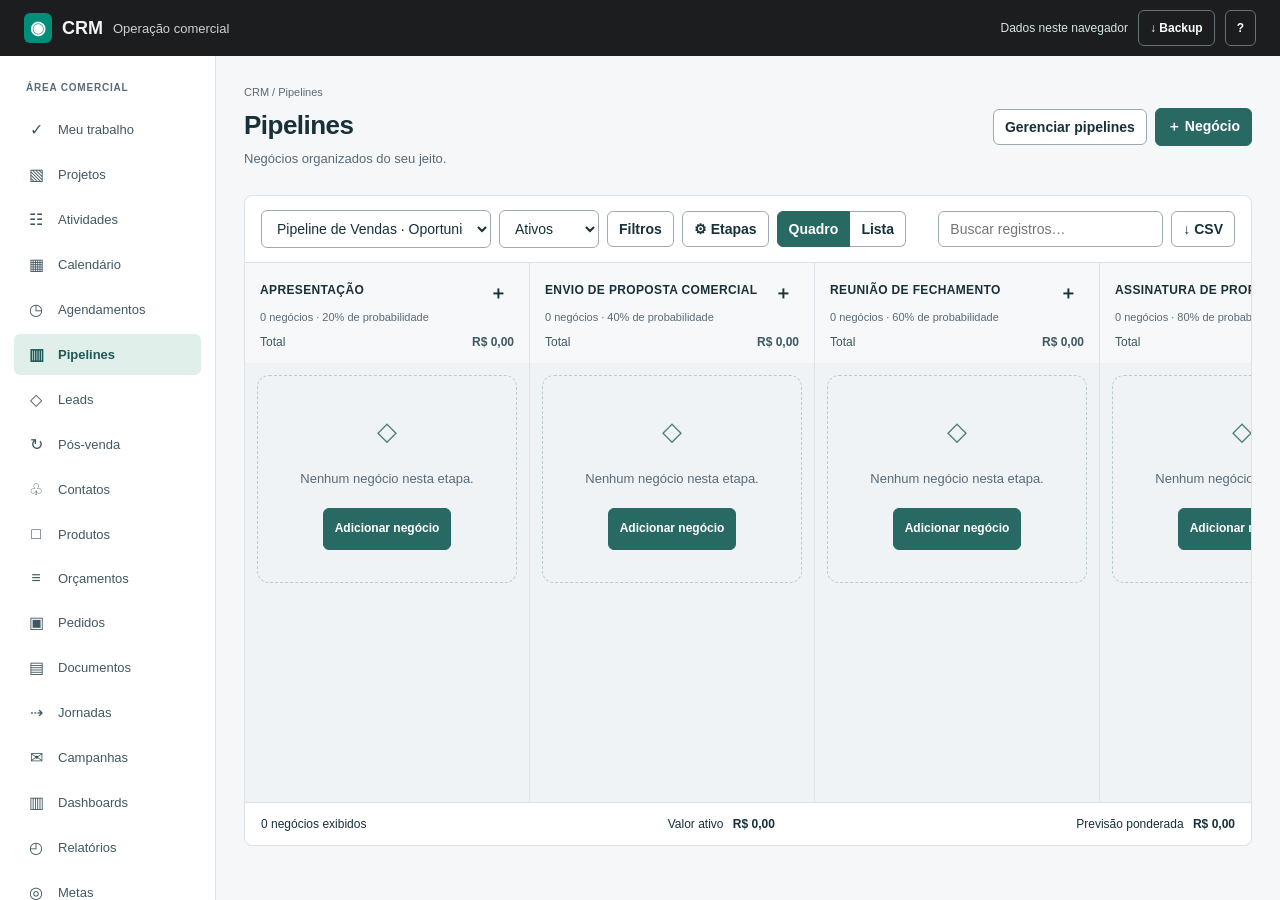
==== index.html @ bac18042 "feat: add work management, journeys, campaigns and reporting Add projects, recurring tasks and check" ====
<!doctype html>
<html lang="pt-BR">
<!-- THESIS: Operação comercial integrada com pipelines adaptáveis e vínculos preservados.
OWN-WORLD: Topo escuro, navegação lateral clara, verde petróleo e tabelas da referência existente.
STORY: Organizar projetos e tarefas, conduzir negócios, agendar reuniões, configurar jornadas e campanhas e acompanhar resultados e metas.
FIRST VIEWPORT: Navegação à esquerda; pipeline, filtros e novo negócio acima do quadro configurável.
FORM: Ampliação Operate da interface existente; Kanban e tabelas definidos pelo pedido e relatório. -->
<head><meta charset="UTF-8"><meta name="viewport" content="width=device-width,initial-scale=1"><meta name="color-scheme" content="light"><title>CRM · Operação comercial</title><link rel="icon" href="data:,"><link rel="stylesheet" href="styles.css?v=20261020-3"></head>
<body><header class="topbar"><button id="menuToggle" aria-label="Abrir navegação" aria-expanded="false">☰</button><a href="#pipelines" class="brand"><span class="brandmark">◉</span> CRM <span>Operação comercial</span></a><div class="topactions"><span class="localbadge">Dados neste navegador</span><button id="backupTop">↓ Backup</button><button id="help" aria-label="Sobre o CRM">?</button></div></header>
<div class="workspace"><aside id="sidebar"><div class="navheading">ÁREA COMERCIAL</div><nav id="navigation" aria-label="Módulos do CRM"></nav><div class="sidebottom"><span class="dot"></span> Armazenamento local<p>Use o backup para proteger<br>e transferir seus registros.</p></div></aside><main id="main"><div id="alert" class="alert" role="alert" hidden></div><header class="pagehead"><div><p id="breadcrumb">CRM / Pipelines</p><h1 id="pageTitle">Pipelines</h1><p id="pageDescription"></p></div><div id="pageActions" class="actions"></div></header><div id="content"></div></main></div>
<dialog id="editor" aria-labelledby="dialogTitle"><div class="dialoghead"><div><p id="dialogEyebrow">CRM</p><h2 id="dialogTitle"></h2></div><button id="closeEditor" class="iconbutton" aria-label="Fechar formulário">×</button></div><div id="dialogContent"></div></dialog><div id="toast" class="toast" role="status" hidden></div><input id="restoreFile" type="file" accept="application/json,.json" hidden><script type="module" src="app.js?v=20261020-3"></script></body></html>
---- styles.css ----
:root{font-family:Arial,Helvetica,sans-serif;font-size:14px;color:#183039;background:#f5f7f8;--ink:#183039;--muted:#596b78;--accent:#286964;--accent-hover:#194f4b;--line:#dce2e7;--paper:#fff;--surface:#f5f7f8;--danger:#a63737;--radius:6px}*{box-sizing:border-box}body{margin:0}button,input,select,textarea{font:inherit;color:inherit}button,input,select,textarea{border:1px solid #9cabb3;border-radius:var(--radius);padding:9px 11px;background:white;min-width:0}button,select{cursor:pointer}button{font-weight:600;min-height:36px}button:hover{background:#eaf3f1}button:disabled{opacity:.5;cursor:not-allowed}a{color:var(--accent)}button:focus-visible,a:focus-visible,input:focus-visible,select:focus-visible,textarea:focus-visible{outline:3px solid #088eaa;outline-offset:3px}.primary{background:var(--accent);border-color:var(--accent);color:white}.primary:hover{background:var(--accent-hover)}.danger{color:var(--danger);border-color:#c89090}.danger:hover{background:#fff0f0}.topbar{height:56px;background:#1b1d1e;color:#f2f5f5;display:flex;gap:18px;align-items:center;padding:0 24px;position:sticky;top:0;z-index:8}.brand{display:flex;align-items:center;gap:10px;font-size:18px;font-weight:700;color:inherit;text-decoration:none}.brand span:last-child{font-size:13px;font-weight:400;color:#cad3d7}.brandmark{background:#008d79;color:white;padding:4px 6px;border-radius:6px}.topactions{margin-left:auto;display:flex;gap:10px;align-items:center}.localbadge{font-size:12px;color:#d4e6e2}.topbar button{background:transparent;border-color:#667377;color:white;font-size:12px}#menuToggle{display:none}.workspace{display:grid;grid-template-columns:216px minmax(0,1fr);min-height:calc(100dvh - 56px)}aside{background:white;border-right:1px solid var(--line);padding:26px 14px;position:sticky;top:56px;max-height:calc(100dvh - 56px);overflow:auto;display:flex;flex-direction:column}.navheading{font-size:10px;letter-spacing:.08em;color:var(--muted);font-weight:700;padding:0 12px 16px}nav{display:grid;gap:4px}nav a{display:flex;align-items:center;gap:12px;padding:11px 12px;color:#415863;text-decoration:none;border-radius:6px;font-size:13px}nav a:hover{background:#f2f6f6}nav a[aria-current=page]{background:#e1efeb;color:#1e5a54;font-weight:700}.navicon{width:20px;text-align:center;font-size:16px}.sidebottom{margin-top:auto;padding:30px 10px 0;font-size:11px;color:#49605f}.sidebottom p{color:var(--muted);line-height:1.7}.dot{display:inline-block;width:6px;height:6px;background:#38856e;border-radius:50%;margin-right:5px}main{min-width:0;padding:28px 28px 40px}.pagehead{display:flex;justify-content:space-between;gap:20px;align-items:center;margin-bottom:26px}.pagehead h1{font-size:26px;letter-spacing:-.02em;margin:0 0 8px}.pagehead p{margin:0;color:var(--muted);font-size:13px;line-height:1.6}.pagehead #breadcrumb{font-size:11px;margin-bottom:8px}.actions{display:flex;align-items:center;gap:8px;flex-wrap:wrap}.toolbar{display:flex;justify-content:space-between;align-items:center;gap:12px;flex-wrap:wrap;padding:14px 16px;background:white;border:1px solid var(--line);border-radius:8px 8px 0 0}.toolbar .actions{gap:8px}.toolbar select{max-width:230px}.search{width:225px}.viewgroup{display:flex}.viewgroup button{border-radius:0}.viewgroup button:first-child{border-radius:6px 0 0 6px}.viewgroup button:last-child{border-radius:0 6px 6px 0;border-left:0}.selected{background:var(--accent);color:white;border-color:var(--accent)}.filters{padding:18px;background:white;border:1px solid var(--line);border-top:0;display:flex;align-items:end;gap:12px;flex-wrap:wrap}.filters label{flex:1 1 140px;max-width:210px}.filterhint{font-size:12px;padding:9px 16px;background:#e3f0eb}.board{display:flex;overflow:auto;contain:layout paint;min-height:540px;max-height:calc(100dvh - 270px);background:#eff3f5;border:1px solid var(--line);border-top:0}.column{flex:0 0 285px;min-width:0;border-right:1px solid var(--line);display:flex;flex-direction:column}.stagehead{padding:18px 15px 10px;position:sticky;top:0;background:#f6f8f9;z-index:1;min-height:100px}.stagehead>div{display:flex;justify-content:space-between;gap:8px;align-items:start}.stagehead h2{font-size:12px;line-height:1.5;text-transform:uppercase;letter-spacing:.03em;margin:0;overflow-wrap:anywhere}.stagehead p{color:var(--muted);font-size:11px;margin:6px 0 12px}.stagehead .total{display:flex;justify-content:space-between;color:#405763;font-size:12px}.stagehead .iconbutton{min-height:24px;font-size:18px}.cards{padding:12px;flex:1;min-height:220px}.empty{padding:32px 16px;border:1px dashed #bacbd1;border-radius:12px;color:var(--muted);text-align:center;font-size:13px;line-height:1.8}.empty .emptyicon{font-size:26px;color:#4e8079;margin-bottom:12px}.empty p{margin:0 0 18px}.empty button{font-size:12px}.deal{border:1px solid var(--line);background:white;border-radius:12px;padding:15px;margin-bottom:12px}.deal[draggable=true]{cursor:grab}.cardtop{display:flex;align-items:start;gap:8px}.cardtop input{margin:4px 0 0}.linkbutton{background:transparent;border:0;color:var(--accent);padding:0;text-align:left;min-height:24px;overflow-wrap:anywhere}.linkbutton:hover{background:transparent;text-decoration:underline}.cardtitle{font-size:14px;line-height:1.5;color:var(--ink)}.company{color:var(--muted);font-size:12px;margin:8px 0 16px;overflow-wrap:anywhere}.cardmeta{display:flex;justify-content:space-between;gap:8px;flex-wrap:wrap;font-size:12px}.cardmeta span{overflow-wrap:anywhere;min-width:0}.money{font-weight:700;font-variant-numeric:tabular-nums}.tags{display:flex;gap:5px;flex-wrap:wrap;margin:12px 0}.tag,.badge{font-size:11px;border-radius:4px;padding:4px 7px;display:inline-block;overflow-wrap:anywhere;max-width:100%;background:#e2f0ec;color:#265c57}.badge.neutral{background:#edf0f3;color:#445c68}.badge.lost{background:#fbe9e9;color:#923333}.badge.won{background:#e2f2e9;color:#246c51}.move{width:100%;margin-top:12px;font-size:11px;padding:7px}.nextactivity{font-size:11px;line-height:1.6;margin-top:12px;color:#526777}.over{background:#dcece7}.summarybar{display:flex;flex-wrap:wrap;justify-content:space-between;gap:12px;background:white;border:1px solid var(--line);border-top:0;border-radius:0 0 8px 8px;padding:14px 16px;font-size:12px}.summarybar strong{margin-left:6px}.tablewrap{overflow:auto;background:white;border:1px solid var(--line);border-top:0;border-radius:0 0 8px 8px}.tablewrap table{border-collapse:collapse;width:100%;font-size:12px;min-width:650px}th,td{padding:14px 16px;text-align:left;border-bottom:1px solid var(--line);vertical-align:top;max-width:300px;overflow-wrap:anywhere}th{background:#f4f7f8;font-size:11px;color:#49616c;white-space:nowrap}tbody tr:hover{background:#fafcfc}td small{display:block;color:var(--muted);line-height:1.6;margin-top:4px}td .actions{flex-wrap:nowrap}.pagination{display:flex;justify-content:space-between;align-items:center;padding:14px 16px;border-top:1px solid var(--line);font-size:12px}.bulk{display:flex;gap:12px;align-items:center;background:#dfede9;padding:10px 16px;font-size:12px;flex-wrap:wrap}.muted{color:var(--muted)}.panel{background:white;border:1px solid var(--line);border-radius:10px;padding:22px;margin-bottom:20px}.panel h2{font-size:17px;margin:0 0 18px}.panel h3{font-size:14px}.panel p{line-height:1.75;max-width:75ch}.twocol{display:grid;grid-template-columns:1fr 1fr;gap:20px}.statrow{display:flex;flex-wrap:wrap;background:white;border:1px solid var(--line);border-radius:10px;margin-bottom:24px}.statrow>div{padding:20px 24px;border-right:1px solid var(--line);flex:1;min-width:150px}.statrow span{font-size:12px;color:var(--muted);display:block;margin-bottom:10px}.statrow strong{font-size:23px;font-weight:600}.statrow small{display:block;margin-top:6px;color:var(--muted)}.statline{display:flex;justify-content:space-between;gap:12px;padding:12px 0;border-bottom:1px solid var(--line);font-size:13px}.bar{height:5px;background:#e6eeeb;margin:0 0 10px}.bar span{display:block;background:var(--accent);height:100%;max-width:100%}.alert{padding:14px 18px;background:#fff0e0;color:#754815;line-height:1.7;border-radius:8px;margin-bottom:18px}.notice{padding:13px 16px;border-radius:6px;background:#edf4f1;color:#345f55;font-size:12px;line-height:1.7}.alert button{margin:8px}.tabs{display:flex;flex-wrap:wrap;gap:8px;border-bottom:1px solid var(--line);padding-bottom:14px;margin-bottom:18px}.tabs button{font-size:12px}.settingslist{display:grid;gap:12px}.settingsrow{padding:16px;border:1px solid var(--line);border-radius:8px;display:flex;justify-content:space-between;align-items:center;gap:16px}.settingsrow h3{margin:0 0 6px;font-size:14px}.settingsrow p{margin:0;font-size:12px;color:var(--muted)}dialog{border:0;border-radius:12px;padding:0;width:min(760px,calc(100% - 28px));max-height:92dvh;color:var(--ink);box-shadow:0 20px 70px #13283040}dialog.wide{width:min(1000px,calc(100% - 28px))}dialog::backdrop{background:#14232c70}.dialoghead{position:sticky;top:0;z-index:2;display:flex;align-items:center;justify-content:space-between;background:white;padding:22px 26px;border-bottom:1px solid var(--line)}.dialoghead h2{font-size:21px;margin:0}.dialoghead p{margin:0 0 6px;color:var(--muted);font-size:11px}.iconbutton{padding:0 7px;border:0;background:transparent;flex-shrink:0;font-size:24px}.formbody{padding:22px 26px}.fields{display:grid;grid-template-columns:1fr 1fr;gap:18px}.widefield{grid-column:1/-1}label{display:flex;flex-direction:column;gap:7px;font-size:12px;font-weight:600}label input,label select,label textarea{font-weight:400;width:100%;max-width:100%}label .hint{font-weight:400;font-size:11px;color:var(--muted);line-height:1.6}.checklabel{flex-direction:row;align-items:center;font-weight:400}.checklabel input{width:auto}.sectiontitle{font-size:14px;border-bottom:1px solid var(--line);padding-bottom:10px;margin:28px 0 18px}.dialogfoot{position:sticky;bottom:0;background:white;padding:16px 26px;border-top:1px solid var(--line);display:flex;gap:8px;flex-wrap:wrap;z-index:2}.dialogfoot .danger{margin-left:auto}.error{color:var(--danger);line-height:1.7;margin:14px 0 0;font-size:13px}.formbody>.notice{margin-bottom:20px}.stageedit{display:grid;grid-template-columns:minmax(130px,1fr) 80px auto;gap:10px;align-items:center;border:1px solid var(--line);border-radius:8px;padding:12px;margin:10px 0}.stageedit input{width:100%}.stageedit .actions{flex-wrap:nowrap}.stageedit .actions button{font-size:15px;min-width:32px;padding:4px}.transferrow{padding:12px;background:#fff2e5;border-radius:6px;margin:10px 0}.itemrow{display:grid;grid-template-columns:minmax(100px,1.4fr) 70px 100px 75px 32px;gap:8px;align-items:end;padding:12px 0;border-bottom:1px solid var(--line)}.itemrow input,.itemrow select{width:100%}.itemrow .description{grid-column:1/-1}.itemrow label{font-size:11px}.quotetotal{display:flex;justify-content:flex-end;gap:28px;align-items:center;padding:18px 0;font-size:16px}.timeline{display:grid;gap:14px;margin-top:18px}.timeline>div{border-bottom:1px solid var(--line);padding-bottom:14px;overflow-wrap:anywhere}.timeline small{color:var(--muted);font-size:11px}.timeline p{margin:6px 0;line-height:1.7;font-size:13px}.details{display:grid;grid-template-columns:1fr 1fr;gap:18px}.details dt{font-size:11px;color:var(--muted);margin-bottom:6px}.details dd{margin:0;font-size:14px;overflow-wrap:anywhere}.detailactions{display:flex;gap:8px;flex-wrap:wrap;margin:18px 0}.calendar{display:grid;grid-template-columns:repeat(7,minmax(0,1fr));background:white;border-top:1px solid var(--line);border-left:1px solid var(--line)}.day{min-height:100px;padding:9px;border-right:1px solid var(--line);border-bottom:1px solid var(--line)}.day.today{background:#eaf4ef}.dayheader{padding:10px;text-align:center;font-size:11px;font-weight:700}.day button{font-size:10px;padding:5px;min-height:26px;margin-top:5px;width:100%;background:#e4efeb;color:#285e55;border:0;text-align:left;overflow-wrap:anywhere}.day time{font-size:12px}.printarea{background:white;padding:38px;color:#183039;font-size:14px;line-height:1.8}.printarea h1{font-size:25px}.printarea table{border-collapse:collapse;width:100%;font-size:12px}.printarea pre{font:inherit;white-space:pre-wrap;overflow-wrap:anywhere}.toast{position:fixed;bottom:24px;left:50%;transform:translateX(-50%);z-index:20;max-width:calc(100vw - 32px);width:max-content;white-space:normal;background:#203f3c;color:white;border-radius:8px;padding:14px 22px;box-shadow:0 6px 20px #203f3c33;font-size:13px;line-height:1.6}.sr{position:absolute;width:1px;height:1px;overflow:hidden;clip:rect(0,0,0,0);white-space:nowrap}[hidden]{display:none!important}textarea{resize:vertical}button,input,select{touch-action:manipulation}@media(min-width:1700px){.column{flex:1 0 280px}}@media(max-width:1100px){main{padding:24px 18px}.workspace{grid-template-columns:190px minmax(0,1fr)}.toolbar .actions{flex-wrap:wrap}.twocol{grid-template-columns:1fr}.search{width:180px}.statrow>div{padding:18px}}@media(max-width:760px){.workspace{display:block}.topbar{padding:0 14px;gap:10px}.brand span:last-child,.localbadge{display:none}#menuToggle{display:block}.topactions{gap:8px}aside{display:none;position:fixed;top:56px;bottom:0;left:0;width:245px;z-index:7;box-shadow:8px 8px 24px #18303920}aside.open{display:flex}main{padding:20px 14px}.pagehead{align-items:start;flex-direction:column;gap:14px;margin-bottom:20px}.pagehead h1{font-size:23px}.pagehead .actions{width:100%}.toolbar{padding:12px}.toolbar>.actions{width:100%}.toolbar select{flex:1;max-width:100%;width:150px}.search{width:120px;flex:1}.board{max-height:none;min-height:500px}.column{flex-basis:85vw}.filters{padding:14px}.filters label{max-width:100%;flex-basis:42%}.fields,.details{grid-template-columns:1fr}.widefield{grid-column:auto}.formbody,.dialoghead{padding:18px}.dialogfoot{padding:14px 18px}.dialogfoot .danger{margin-left:0}.dialogfoot button{font-size:12px}.stageedit{grid-template-columns:minmax(80px,1fr) 58px auto;padding:8px;gap:6px}.stageedit .actions{gap:0}.stageedit .actions button{min-width:25px}.stageedit input{padding:7px}.itemrow{grid-template-columns:1fr 1fr 1fr 32px}.itemrow>.productpick{grid-column:1/-1}.itemrow>.description{grid-column:1/-1}.statrow>div{min-width:45%;padding:15px}.statrow strong{font-size:19px}.panel{padding:16px}.settingsrow{align-items:start;flex-direction:column}.calendar{min-width:650px}.calendarwrap{overflow:auto}.printarea{padding:18px}.summarybar{line-height:1.7}.topbar button{padding:6px 9px}.pagehead #breadcrumb{font-size:10px}.tablewrap table{min-width:650px}}@media print{body>*{display:none!important}body>#editor{display:block!important;position:static;max-width:none;width:100%;max-height:none;box-shadow:none;border:0;overflow:visible}#editor .dialoghead,#editor .dialogfoot{display:none!important}#editor .formbody{padding:0}.printarea{padding:0}.printarea table{break-inside:auto}.printarea tr{break-inside:avoid}@page{margin:18mm}}
@media(max-width:760px){#pipelineSelect{flex:1 1 100%;width:100%}#dealStatus{flex:1 1 110px}.toolbar .viewgroup{margin-left:auto}.stagehead{min-height:110px}}@media print{.no-print{display:none!important}}
.navsection{font-size:10px;font-weight:700;color:var(--muted);letter-spacing:.07em;padding:19px 12px 5px}.navsection:first-child{padding-top:0}.workintro{display:flex;justify-content:space-between;align-items:center;gap:20px;margin-bottom:22px}.workintro h2{margin:0 0 8px;font-size:22px}.workintro p{margin:0;color:var(--muted)}.workintro label{min-width:180px}.workstats{display:flex;gap:32px;flex-wrap:wrap;border-top:1px solid var(--line);border-bottom:1px solid var(--line);padding:18px 0;margin-bottom:24px;font-size:13px;color:var(--muted)}.workstats strong{font-size:22px;color:var(--ink);margin-right:8px}.workitem{display:flex;align-items:center;justify-content:space-between;gap:16px;padding:16px 0;border-bottom:1px solid var(--line)}.workitem p{font-size:12px;color:var(--muted);margin:6px 0 0}.projectsummary{padding-bottom:16px}.projectsummary p{font-size:12px;margin:8px 0 0}progress{display:block;width:100%;height:9px;border:0;border-radius:4px;overflow:hidden;accent-color:var(--accent);margin:12px 0;background:#e2eae7}progress::-webkit-progress-bar{background:#e2eae7}progress::-webkit-progress-value{background:var(--accent)}.taskboard{display:flex;gap:16px;overflow:auto;padding:18px 0;contain:layout paint}.taskcolumn{flex:1 0 270px;min-width:0;background:#edf2f3;border-radius:8px;padding:14px}.taskcolumn h2{font-size:13px;margin:0 0 18px;display:flex;justify-content:space-between}.taskcolumn h2 span{color:var(--muted)}.checklist{display:grid;gap:12px}.weekdays{display:flex;flex-wrap:wrap;gap:14px}.slotlist{display:flex;flex-wrap:wrap;gap:8px;margin-top:14px}.slotlist button{font-size:12px}.agenda-week .day{min-height:380px}.calendar.agenda-day{grid-template-columns:1fr;min-width:0}.agenda-day .day{min-height:400px}.agenda-day .day button{font-size:13px;padding:12px}.agenda-day .day button:last-child{max-width:200px}.journeystep{position:relative;padding:18px;border:1px solid var(--line);border-radius:10px;margin:0 0 22px;background:#fafcfc}.journeystep:not(:last-child)::after{content:'↓';position:absolute;bottom:-22px;left:30px;height:21px;color:#52796f;font-size:18px}.stephead{display:flex;align-items:center;gap:12px;margin-bottom:18px}.stephead>label{flex:1}.stephead .actions{flex-wrap:nowrap}.stephead .actions button{min-width:30px;padding:5px}.stepnumber{display:grid;place-items:center;width:28px;height:28px;border-radius:50%;background:#e1eee9;color:var(--accent);font-weight:700;font-size:12px;flex-shrink:0}.journeystep .fields:empty{display:none}.journeystep p{font-size:12px;line-height:1.7}.emailpreview{padding:24px;background:#f5f8f7;border:1px solid var(--line);border-radius:8px}.emailpreview p{font-size:13px;overflow-wrap:anywhere}.emailpreview pre{white-space:pre-wrap;font:inherit;line-height:1.8;overflow-wrap:anywhere}.managementfilters{display:flex;align-items:end;gap:12px;flex-wrap:wrap;padding:18px;background:white;border:1px solid var(--line);border-radius:8px;margin-bottom:22px}.managementfilters label{flex:1;min-width:140px}.managementfilters button{white-space:nowrap}.dashboardselector{display:flex;justify-content:space-between;align-items:end;gap:14px;margin-bottom:18px}.dashboardselector label{width:300px;max-width:100%}.metricgrid{display:grid;grid-template-columns:repeat(3,minmax(0,1fr));background:white;border:1px solid var(--line);border-radius:10px;margin-bottom:24px}.metricgrid>section{padding:22px;border-right:1px solid var(--line);border-bottom:1px solid var(--line);min-width:0}.metricgrid p{font-size:12px;color:var(--muted);margin:0 0 14px}.metricgrid strong{font-size:27px;font-weight:600;display:block;overflow-wrap:anywhere}.metricgrid small{font-size:11px;line-height:1.6;color:var(--muted);display:block;margin-top:10px}.dashboardchecks{display:grid;grid-template-columns:1fr 1fr;gap:18px}.reportbuilder{display:flex;flex-wrap:wrap;align-items:end;gap:16px;margin-bottom:20px}.reportbuilder label{flex:1;min-width:180px}.reporttitle{border-radius:8px 8px 0 0;margin-bottom:0;padding:18px 20px}.reporttitle p{margin:0;color:var(--muted);font-size:12px}.reporttitle h2{margin-bottom:8px}.goallist{display:grid;grid-template-columns:repeat(2,minmax(0,1fr));gap:20px;margin:20px 0}.goallist .panel{margin:0}.goalhead{display:flex;justify-content:space-between;align-items:start;gap:12px}.goalhead h2{font-size:18px}.goalhead p{font-size:12px;margin-top:0}.goalsummary{margin:8px 0 24px}.goalsummary p{font-size:12px;color:var(--muted);margin:8px 0 0}.goalsummary .statline{border:0}.operationstatus{font-size:11px;color:var(--muted);line-height:1.7}@media(max-width:1100px){.metricgrid{grid-template-columns:repeat(2,minmax(0,1fr))}.goallist{grid-template-columns:1fr}.managementfilters label{min-width:120px}.stephead{flex-wrap:wrap}.stephead>label{min-width:180px}}@media(max-width:760px){.workintro{align-items:start;flex-direction:column}.workintro label{width:100%}.workstats{gap:15px;font-size:12px}.workstats strong{font-size:19px}.workitem{gap:10px}.taskcolumn{flex-basis:85vw}.calendar.agenda-week{min-width:850px}.metricgrid>section{padding:16px}.metricgrid strong{font-size:22px}.managementfilters{padding:14px;gap:12px}.managementfilters label{flex:1 1 40%;min-width:100px}.dashboardselector{align-items:start;flex-direction:column}.dashboardselector label{width:100%}.dashboardchecks{grid-template-columns:1fr}.journeystep{padding:14px}.stephead>label{min-width:150px}.stephead .actions{margin-left:auto}.emailpreview{padding:16px}.reportbuilder label{flex-basis:100%}.goallist{gap:14px}.workintro h2{font-size:20px}.weekdays{gap:12px}.slotlist button{flex:1 1 45%;font-size:11px}.goalhead{flex-wrap:wrap}}@media print{.managementfilters,.dashboardselector>button{display:none!important}}
/* Keep operational tables readable while scrolling inside narrow viewports. */
#content .tablewrap table,#editor .tablewrap table{min-width:800px}
@media(max-width:760px){.toolbar .actions>select{flex:1 1 100%;max-width:100%;width:100%}.toolbar>.actions{width:100%}}
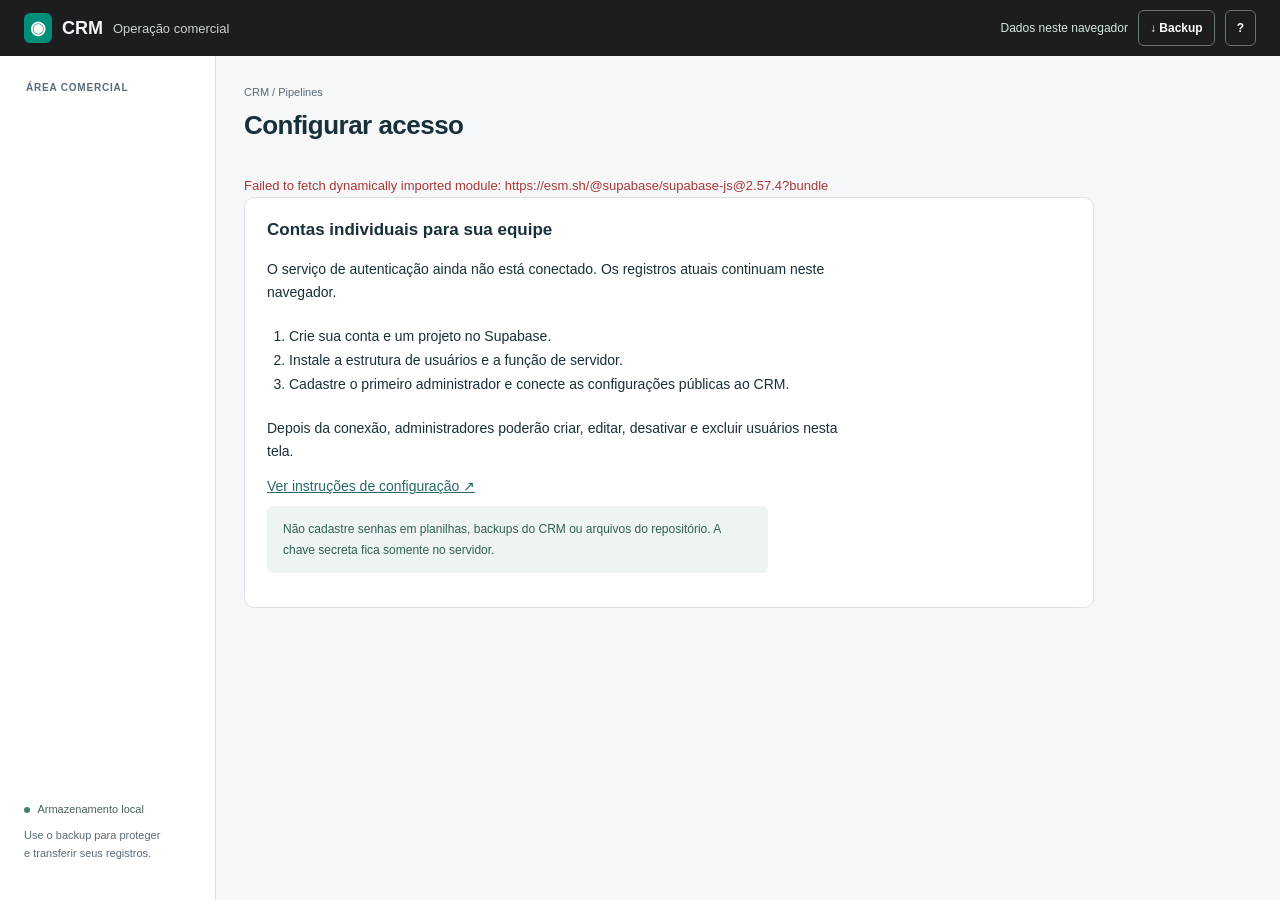
==== commit 4aec868b: "feat: add internal users and shared CRM storage Connect Supabase authentication and shared storage. " ====
--- a/index.html
+++ b/index.html
@@ -2,10 +2,10 @@
 <html lang="pt-BR">
 <!-- THESIS: Operação comercial integrada com pipelines adaptáveis e vínculos preservados.
 OWN-WORLD: Topo escuro, navegação lateral clara, verde petróleo e tabelas da referência existente.
-STORY: Organizar projetos e tarefas, conduzir negócios, agendar reuniões, configurar jornadas e campanhas e acompanhar resultados e metas.
-FIRST VIEWPORT: Navegação à esquerda; pipeline, filtros e novo negócio acima do quadro configurável.
+STORY: Entrar com uma conta interna quando conectado; organizar projetos e negócios, agendar reuniões e acompanhar campanhas, resultados e metas.
+FIRST VIEWPORT: Com conexão ativa, login antes da base; na operação, navegação à esquerda e ações acima do quadro ou tabela.
 FORM: Ampliação Operate da interface existente; Kanban e tabelas definidos pelo pedido e relatório. -->
-<head><meta charset="UTF-8"><meta name="viewport" content="width=device-width,initial-scale=1"><meta name="color-scheme" content="light"><title>CRM · Operação comercial</title><link rel="icon" href="data:,"><link rel="stylesheet" href="styles.css?v=20261020-3"></head>
+<head><meta charset="UTF-8"><meta name="viewport" content="width=device-width,initial-scale=1"><meta name="color-scheme" content="light"><title>CRM · Operação comercial</title><link rel="icon" href="data:,"><link rel="stylesheet" href="styles.css?v=20261023-1"></head>
 <body><header class="topbar"><button id="menuToggle" aria-label="Abrir navegação" aria-expanded="false">☰</button><a href="#pipelines" class="brand"><span class="brandmark">◉</span> CRM <span>Operação comercial</span></a><div class="topactions"><span class="localbadge">Dados neste navegador</span><button id="backupTop">↓ Backup</button><button id="help" aria-label="Sobre o CRM">?</button></div></header>
 <div class="workspace"><aside id="sidebar"><div class="navheading">ÁREA COMERCIAL</div><nav id="navigation" aria-label="Módulos do CRM"></nav><div class="sidebottom"><span class="dot"></span> Armazenamento local<p>Use o backup para proteger<br>e transferir seus registros.</p></div></aside><main id="main"><div id="alert" class="alert" role="alert" hidden></div><header class="pagehead"><div><p id="breadcrumb">CRM / Pipelines</p><h1 id="pageTitle">Pipelines</h1><p id="pageDescription"></p></div><div id="pageActions" class="actions"></div></header><div id="content"></div></main></div>
-<dialog id="editor" aria-labelledby="dialogTitle"><div class="dialoghead"><div><p id="dialogEyebrow">CRM</p><h2 id="dialogTitle"></h2></div><button id="closeEditor" class="iconbutton" aria-label="Fechar formulário">×</button></div><div id="dialogContent"></div></dialog><div id="toast" class="toast" role="status" hidden></div><input id="restoreFile" type="file" accept="application/json,.json" hidden><script type="module" src="app.js?v=20261020-3"></script></body></html>
+<dialog id="editor" aria-labelledby="dialogTitle"><div class="dialoghead"><div><p id="dialogEyebrow">CRM</p><h2 id="dialogTitle"></h2></div><button id="closeEditor" class="iconbutton" aria-label="Fechar formulário">×</button></div><div id="dialogContent"></div></dialog><div id="toast" class="toast" role="status" hidden></div><input id="restoreFile" type="file" accept="application/json,.json" hidden><script type="module" src="app.js?v=20261023-1"></script></body></html>
--- a/styles.css
+++ b/styles.css
@@ -4,3 +4,15 @@
 /* Keep operational tables readable while scrolling inside narrow viewports. */
 #content .tablewrap table,#editor .tablewrap table{min-width:800px}
 @media(max-width:760px){.toolbar .actions>select{flex:1 1 100%;max-width:100%;width:100%}.toolbar>.actions{width:100%}}
+/* Internal accounts extend the incumbent Operate forms and tables. */
+.accountpanel{max-width:460px;margin:20px auto;padding:28px}
+.accountpanel h2{margin-top:0;font-size:22px}
+.accountpanel form{display:grid;gap:18px}
+.accountpanel label{display:grid;gap:8px}
+.accountpanel>p,.accountsetup p,.accountsetup li{line-height:1.7}
+.accountsetup{max-width:850px}
+.accountsetup ol{padding-left:22px;margin:20px 0}
+.accountnotice{margin-top:22px}
+#accountControls button{max-width:160px;overflow:hidden;text-overflow:ellipsis;white-space:nowrap}
+@media(max-width:760px){.accountpanel{margin:8px 0;padding:22px}#accountControls{gap:5px}#accountControls button{max-width:94px}.topbar:has(#accountControls:not(:empty)){height:auto;min-height:56px;flex-wrap:wrap;padding-block:10px}.topbar:has(#accountControls:not(:empty)) .topactions{flex-wrap:wrap;justify-content:flex-end}.topbar:has(#accountControls:not(:empty)) #backupTop{display:none}}
+@media(max-width:760px){#sidebar{top:var(--crm-header-height,56px);max-height:calc(100dvh - var(--crm-header-height,56px))}}
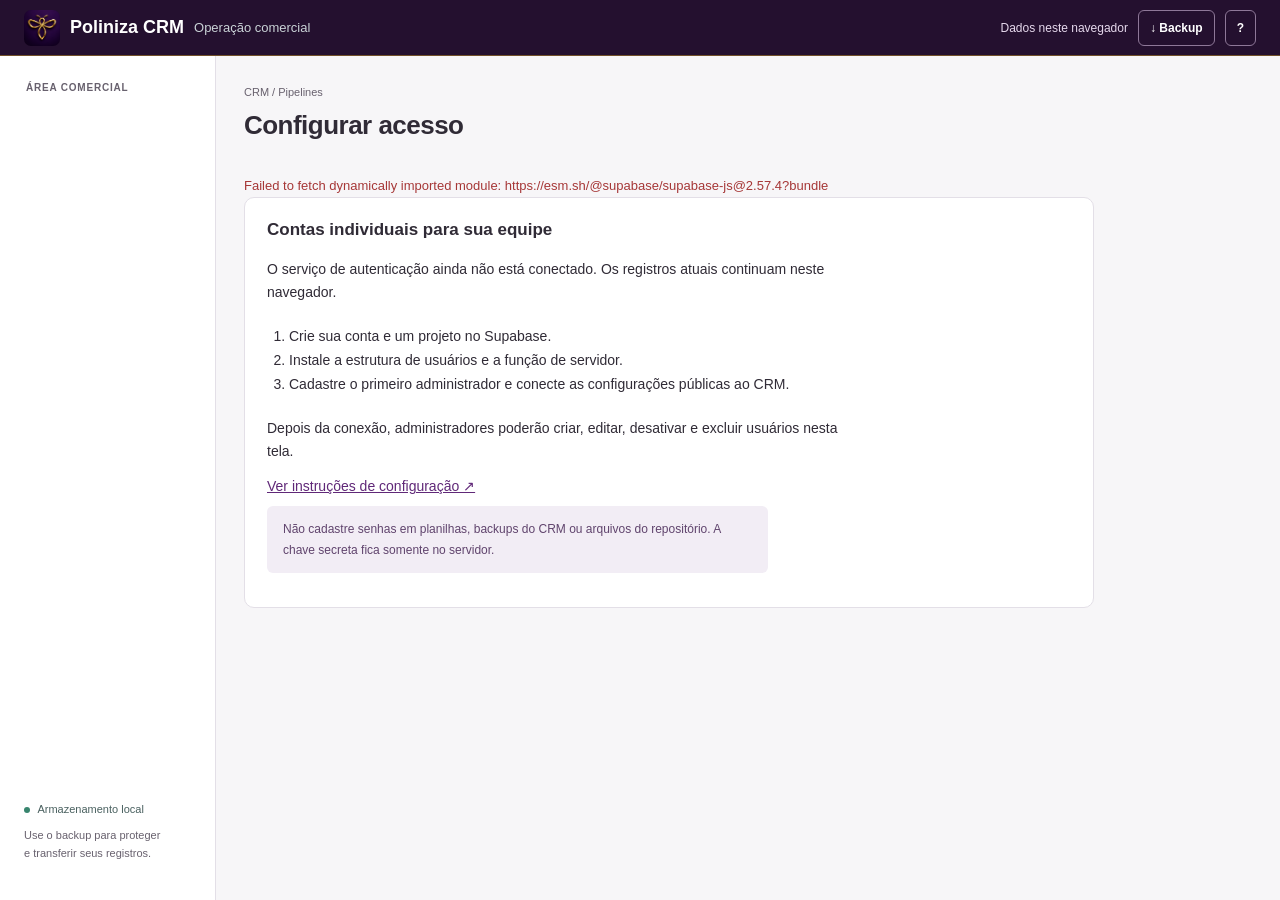
==== commit 14ef92ca: "style: apply Poliniza CRM branding Use the supplied emblem in the header and favicon. Apply restrain" ====
--- a/index.html
+++ b/index.html
@@ -1,11 +1,11 @@
 <!doctype html>
 <html lang="pt-BR">
 <!-- THESIS: Operação comercial integrada com pipelines adaptáveis e vínculos preservados.
-OWN-WORLD: Topo escuro, navegação lateral clara, verde petróleo e tabelas da referência existente.
+OWN-WORLD: Topo escuro, navegação lateral clara, púrpura e dourado discretos e tabelas da referência existente.
 STORY: Entrar com uma conta interna quando conectado; organizar projetos e negócios, agendar reuniões e acompanhar campanhas, resultados e metas.
 FIRST VIEWPORT: Com conexão ativa, login antes da base; na operação, navegação à esquerda e ações acima do quadro ou tabela.
 FORM: Ampliação Operate da interface existente; Kanban e tabelas definidos pelo pedido e relatório. -->
-<head><meta charset="UTF-8"><meta name="viewport" content="width=device-width,initial-scale=1"><meta name="color-scheme" content="light"><title>CRM · Operação comercial</title><link rel="icon" href="data:,"><link rel="stylesheet" href="styles.css?v=20261023-1"></head>
-<body><header class="topbar"><button id="menuToggle" aria-label="Abrir navegação" aria-expanded="false">☰</button><a href="#pipelines" class="brand"><span class="brandmark">◉</span> CRM <span>Operação comercial</span></a><div class="topactions"><span class="localbadge">Dados neste navegador</span><button id="backupTop">↓ Backup</button><button id="help" aria-label="Sobre o CRM">?</button></div></header>
+<head><meta charset="UTF-8"><meta name="viewport" content="width=device-width,initial-scale=1"><meta name="color-scheme" content="light"><title>Poliniza CRM · Operação comercial</title><link rel="icon" type="image/png" href="poliniza-emblema.png"><link rel="stylesheet" href="styles.css?v=20261025-1"></head>
+<body><header class="topbar"><button id="menuToggle" aria-label="Abrir navegação" aria-expanded="false">☰</button><a href="#pipelines" class="brand"><img class="brandmark" src="poliniza-emblema.png" alt="" width="36" height="36"><span class="brandname">Poliniza CRM</span><span class="brandtagline">Operação comercial</span></a><div class="topactions"><span class="localbadge">Dados neste navegador</span><button id="backupTop">↓ Backup</button><button id="help" aria-label="Sobre o CRM">?</button></div></header>
 <div class="workspace"><aside id="sidebar"><div class="navheading">ÁREA COMERCIAL</div><nav id="navigation" aria-label="Módulos do CRM"></nav><div class="sidebottom"><span class="dot"></span> Armazenamento local<p>Use o backup para proteger<br>e transferir seus registros.</p></div></aside><main id="main"><div id="alert" class="alert" role="alert" hidden></div><header class="pagehead"><div><p id="breadcrumb">CRM / Pipelines</p><h1 id="pageTitle">Pipelines</h1><p id="pageDescription"></p></div><div id="pageActions" class="actions"></div></header><div id="content"></div></main></div>
-<dialog id="editor" aria-labelledby="dialogTitle"><div class="dialoghead"><div><p id="dialogEyebrow">CRM</p><h2 id="dialogTitle"></h2></div><button id="closeEditor" class="iconbutton" aria-label="Fechar formulário">×</button></div><div id="dialogContent"></div></dialog><div id="toast" class="toast" role="status" hidden></div><input id="restoreFile" type="file" accept="application/json,.json" hidden><script type="module" src="app.js?v=20261023-1"></script></body></html>
+<dialog id="editor" aria-labelledby="dialogTitle"><div class="dialoghead"><div><p id="dialogEyebrow">Poliniza CRM</p><h2 id="dialogTitle"></h2></div><button id="closeEditor" class="iconbutton" aria-label="Fechar formulário">×</button></div><div id="dialogContent"></div></dialog><div id="toast" class="toast" role="status" hidden></div><input id="restoreFile" type="file" accept="application/json,.json" hidden><script type="module" src="app.js?v=20261025-1"></script></body></html>
--- a/styles.css
+++ b/styles.css
@@ -1,6 +1,6 @@
-:root{font-family:Arial,Helvetica,sans-serif;font-size:14px;color:#183039;background:#f5f7f8;--ink:#183039;--muted:#596b78;--accent:#286964;--accent-hover:#194f4b;--line:#dce2e7;--paper:#fff;--surface:#f5f7f8;--danger:#a63737;--radius:6px}*{box-sizing:border-box}body{margin:0}button,input,select,textarea{font:inherit;color:inherit}button,input,select,textarea{border:1px solid #9cabb3;border-radius:var(--radius);padding:9px 11px;background:white;min-width:0}button,select{cursor:pointer}button{font-weight:600;min-height:36px}button:hover{background:#eaf3f1}button:disabled{opacity:.5;cursor:not-allowed}a{color:var(--accent)}button:focus-visible,a:focus-visible,input:focus-visible,select:focus-visible,textarea:focus-visible{outline:3px solid #088eaa;outline-offset:3px}.primary{background:var(--accent);border-color:var(--accent);color:white}.primary:hover{background:var(--accent-hover)}.danger{color:var(--danger);border-color:#c89090}.danger:hover{background:#fff0f0}.topbar{height:56px;background:#1b1d1e;color:#f2f5f5;display:flex;gap:18px;align-items:center;padding:0 24px;position:sticky;top:0;z-index:8}.brand{display:flex;align-items:center;gap:10px;font-size:18px;font-weight:700;color:inherit;text-decoration:none}.brand span:last-child{font-size:13px;font-weight:400;color:#cad3d7}.brandmark{background:#008d79;color:white;padding:4px 6px;border-radius:6px}.topactions{margin-left:auto;display:flex;gap:10px;align-items:center}.localbadge{font-size:12px;color:#d4e6e2}.topbar button{background:transparent;border-color:#667377;color:white;font-size:12px}#menuToggle{display:none}.workspace{display:grid;grid-template-columns:216px minmax(0,1fr);min-height:calc(100dvh - 56px)}aside{background:white;border-right:1px solid var(--line);padding:26px 14px;position:sticky;top:56px;max-height:calc(100dvh - 56px);overflow:auto;display:flex;flex-direction:column}.navheading{font-size:10px;letter-spacing:.08em;color:var(--muted);font-weight:700;padding:0 12px 16px}nav{display:grid;gap:4px}nav a{display:flex;align-items:center;gap:12px;padding:11px 12px;color:#415863;text-decoration:none;border-radius:6px;font-size:13px}nav a:hover{background:#f2f6f6}nav a[aria-current=page]{background:#e1efeb;color:#1e5a54;font-weight:700}.navicon{width:20px;text-align:center;font-size:16px}.sidebottom{margin-top:auto;padding:30px 10px 0;font-size:11px;color:#49605f}.sidebottom p{color:var(--muted);line-height:1.7}.dot{display:inline-block;width:6px;height:6px;background:#38856e;border-radius:50%;margin-right:5px}main{min-width:0;padding:28px 28px 40px}.pagehead{display:flex;justify-content:space-between;gap:20px;align-items:center;margin-bottom:26px}.pagehead h1{font-size:26px;letter-spacing:-.02em;margin:0 0 8px}.pagehead p{margin:0;color:var(--muted);font-size:13px;line-height:1.6}.pagehead #breadcrumb{font-size:11px;margin-bottom:8px}.actions{display:flex;align-items:center;gap:8px;flex-wrap:wrap}.toolbar{display:flex;justify-content:space-between;align-items:center;gap:12px;flex-wrap:wrap;padding:14px 16px;background:white;border:1px solid var(--line);border-radius:8px 8px 0 0}.toolbar .actions{gap:8px}.toolbar select{max-width:230px}.search{width:225px}.viewgroup{display:flex}.viewgroup button{border-radius:0}.viewgroup button:first-child{border-radius:6px 0 0 6px}.viewgroup button:last-child{border-radius:0 6px 6px 0;border-left:0}.selected{background:var(--accent);color:white;border-color:var(--accent)}.filters{padding:18px;background:white;border:1px solid var(--line);border-top:0;display:flex;align-items:end;gap:12px;flex-wrap:wrap}.filters label{flex:1 1 140px;max-width:210px}.filterhint{font-size:12px;padding:9px 16px;background:#e3f0eb}.board{display:flex;overflow:auto;contain:layout paint;min-height:540px;max-height:calc(100dvh - 270px);background:#eff3f5;border:1px solid var(--line);border-top:0}.column{flex:0 0 285px;min-width:0;border-right:1px solid var(--line);display:flex;flex-direction:column}.stagehead{padding:18px 15px 10px;position:sticky;top:0;background:#f6f8f9;z-index:1;min-height:100px}.stagehead>div{display:flex;justify-content:space-between;gap:8px;align-items:start}.stagehead h2{font-size:12px;line-height:1.5;text-transform:uppercase;letter-spacing:.03em;margin:0;overflow-wrap:anywhere}.stagehead p{color:var(--muted);font-size:11px;margin:6px 0 12px}.stagehead .total{display:flex;justify-content:space-between;color:#405763;font-size:12px}.stagehead .iconbutton{min-height:24px;font-size:18px}.cards{padding:12px;flex:1;min-height:220px}.empty{padding:32px 16px;border:1px dashed #bacbd1;border-radius:12px;color:var(--muted);text-align:center;font-size:13px;line-height:1.8}.empty .emptyicon{font-size:26px;color:#4e8079;margin-bottom:12px}.empty p{margin:0 0 18px}.empty button{font-size:12px}.deal{border:1px solid var(--line);background:white;border-radius:12px;padding:15px;margin-bottom:12px}.deal[draggable=true]{cursor:grab}.cardtop{display:flex;align-items:start;gap:8px}.cardtop input{margin:4px 0 0}.linkbutton{background:transparent;border:0;color:var(--accent);padding:0;text-align:left;min-height:24px;overflow-wrap:anywhere}.linkbutton:hover{background:transparent;text-decoration:underline}.cardtitle{font-size:14px;line-height:1.5;color:var(--ink)}.company{color:var(--muted);font-size:12px;margin:8px 0 16px;overflow-wrap:anywhere}.cardmeta{display:flex;justify-content:space-between;gap:8px;flex-wrap:wrap;font-size:12px}.cardmeta span{overflow-wrap:anywhere;min-width:0}.money{font-weight:700;font-variant-numeric:tabular-nums}.tags{display:flex;gap:5px;flex-wrap:wrap;margin:12px 0}.tag,.badge{font-size:11px;border-radius:4px;padding:4px 7px;display:inline-block;overflow-wrap:anywhere;max-width:100%;background:#e2f0ec;color:#265c57}.badge.neutral{background:#edf0f3;color:#445c68}.badge.lost{background:#fbe9e9;color:#923333}.badge.won{background:#e2f2e9;color:#246c51}.move{width:100%;margin-top:12px;font-size:11px;padding:7px}.nextactivity{font-size:11px;line-height:1.6;margin-top:12px;color:#526777}.over{background:#dcece7}.summarybar{display:flex;flex-wrap:wrap;justify-content:space-between;gap:12px;background:white;border:1px solid var(--line);border-top:0;border-radius:0 0 8px 8px;padding:14px 16px;font-size:12px}.summarybar strong{margin-left:6px}.tablewrap{overflow:auto;background:white;border:1px solid var(--line);border-top:0;border-radius:0 0 8px 8px}.tablewrap table{border-collapse:collapse;width:100%;font-size:12px;min-width:650px}th,td{padding:14px 16px;text-align:left;border-bottom:1px solid var(--line);vertical-align:top;max-width:300px;overflow-wrap:anywhere}th{background:#f4f7f8;font-size:11px;color:#49616c;white-space:nowrap}tbody tr:hover{background:#fafcfc}td small{display:block;color:var(--muted);line-height:1.6;margin-top:4px}td .actions{flex-wrap:nowrap}.pagination{display:flex;justify-content:space-between;align-items:center;padding:14px 16px;border-top:1px solid var(--line);font-size:12px}.bulk{display:flex;gap:12px;align-items:center;background:#dfede9;padding:10px 16px;font-size:12px;flex-wrap:wrap}.muted{color:var(--muted)}.panel{background:white;border:1px solid var(--line);border-radius:10px;padding:22px;margin-bottom:20px}.panel h2{font-size:17px;margin:0 0 18px}.panel h3{font-size:14px}.panel p{line-height:1.75;max-width:75ch}.twocol{display:grid;grid-template-columns:1fr 1fr;gap:20px}.statrow{display:flex;flex-wrap:wrap;background:white;border:1px solid var(--line);border-radius:10px;margin-bottom:24px}.statrow>div{padding:20px 24px;border-right:1px solid var(--line);flex:1;min-width:150px}.statrow span{font-size:12px;color:var(--muted);display:block;margin-bottom:10px}.statrow strong{font-size:23px;font-weight:600}.statrow small{display:block;margin-top:6px;color:var(--muted)}.statline{display:flex;justify-content:space-between;gap:12px;padding:12px 0;border-bottom:1px solid var(--line);font-size:13px}.bar{height:5px;background:#e6eeeb;margin:0 0 10px}.bar span{display:block;background:var(--accent);height:100%;max-width:100%}.alert{padding:14px 18px;background:#fff0e0;color:#754815;line-height:1.7;border-radius:8px;margin-bottom:18px}.notice{padding:13px 16px;border-radius:6px;background:#edf4f1;color:#345f55;font-size:12px;line-height:1.7}.alert button{margin:8px}.tabs{display:flex;flex-wrap:wrap;gap:8px;border-bottom:1px solid var(--line);padding-bottom:14px;margin-bottom:18px}.tabs button{font-size:12px}.settingslist{display:grid;gap:12px}.settingsrow{padding:16px;border:1px solid var(--line);border-radius:8px;display:flex;justify-content:space-between;align-items:center;gap:16px}.settingsrow h3{margin:0 0 6px;font-size:14px}.settingsrow p{margin:0;font-size:12px;color:var(--muted)}dialog{border:0;border-radius:12px;padding:0;width:min(760px,calc(100% - 28px));max-height:92dvh;color:var(--ink);box-shadow:0 20px 70px #13283040}dialog.wide{width:min(1000px,calc(100% - 28px))}dialog::backdrop{background:#14232c70}.dialoghead{position:sticky;top:0;z-index:2;display:flex;align-items:center;justify-content:space-between;background:white;padding:22px 26px;border-bottom:1px solid var(--line)}.dialoghead h2{font-size:21px;margin:0}.dialoghead p{margin:0 0 6px;color:var(--muted);font-size:11px}.iconbutton{padding:0 7px;border:0;background:transparent;flex-shrink:0;font-size:24px}.formbody{padding:22px 26px}.fields{display:grid;grid-template-columns:1fr 1fr;gap:18px}.widefield{grid-column:1/-1}label{display:flex;flex-direction:column;gap:7px;font-size:12px;font-weight:600}label input,label select,label textarea{font-weight:400;width:100%;max-width:100%}label .hint{font-weight:400;font-size:11px;color:var(--muted);line-height:1.6}.checklabel{flex-direction:row;align-items:center;font-weight:400}.checklabel input{width:auto}.sectiontitle{font-size:14px;border-bottom:1px solid var(--line);padding-bottom:10px;margin:28px 0 18px}.dialogfoot{position:sticky;bottom:0;background:white;padding:16px 26px;border-top:1px solid var(--line);display:flex;gap:8px;flex-wrap:wrap;z-index:2}.dialogfoot .danger{margin-left:auto}.error{color:var(--danger);line-height:1.7;margin:14px 0 0;font-size:13px}.formbody>.notice{margin-bottom:20px}.stageedit{display:grid;grid-template-columns:minmax(130px,1fr) 80px auto;gap:10px;align-items:center;border:1px solid var(--line);border-radius:8px;padding:12px;margin:10px 0}.stageedit input{width:100%}.stageedit .actions{flex-wrap:nowrap}.stageedit .actions button{font-size:15px;min-width:32px;padding:4px}.transferrow{padding:12px;background:#fff2e5;border-radius:6px;margin:10px 0}.itemrow{display:grid;grid-template-columns:minmax(100px,1.4fr) 70px 100px 75px 32px;gap:8px;align-items:end;padding:12px 0;border-bottom:1px solid var(--line)}.itemrow input,.itemrow select{width:100%}.itemrow .description{grid-column:1/-1}.itemrow label{font-size:11px}.quotetotal{display:flex;justify-content:flex-end;gap:28px;align-items:center;padding:18px 0;font-size:16px}.timeline{display:grid;gap:14px;margin-top:18px}.timeline>div{border-bottom:1px solid var(--line);padding-bottom:14px;overflow-wrap:anywhere}.timeline small{color:var(--muted);font-size:11px}.timeline p{margin:6px 0;line-height:1.7;font-size:13px}.details{display:grid;grid-template-columns:1fr 1fr;gap:18px}.details dt{font-size:11px;color:var(--muted);margin-bottom:6px}.details dd{margin:0;font-size:14px;overflow-wrap:anywhere}.detailactions{display:flex;gap:8px;flex-wrap:wrap;margin:18px 0}.calendar{display:grid;grid-template-columns:repeat(7,minmax(0,1fr));background:white;border-top:1px solid var(--line);border-left:1px solid var(--line)}.day{min-height:100px;padding:9px;border-right:1px solid var(--line);border-bottom:1px solid var(--line)}.day.today{background:#eaf4ef}.dayheader{padding:10px;text-align:center;font-size:11px;font-weight:700}.day button{font-size:10px;padding:5px;min-height:26px;margin-top:5px;width:100%;background:#e4efeb;color:#285e55;border:0;text-align:left;overflow-wrap:anywhere}.day time{font-size:12px}.printarea{background:white;padding:38px;color:#183039;font-size:14px;line-height:1.8}.printarea h1{font-size:25px}.printarea table{border-collapse:collapse;width:100%;font-size:12px}.printarea pre{font:inherit;white-space:pre-wrap;overflow-wrap:anywhere}.toast{position:fixed;bottom:24px;left:50%;transform:translateX(-50%);z-index:20;max-width:calc(100vw - 32px);width:max-content;white-space:normal;background:#203f3c;color:white;border-radius:8px;padding:14px 22px;box-shadow:0 6px 20px #203f3c33;font-size:13px;line-height:1.6}.sr{position:absolute;width:1px;height:1px;overflow:hidden;clip:rect(0,0,0,0);white-space:nowrap}[hidden]{display:none!important}textarea{resize:vertical}button,input,select{touch-action:manipulation}@media(min-width:1700px){.column{flex:1 0 280px}}@media(max-width:1100px){main{padding:24px 18px}.workspace{grid-template-columns:190px minmax(0,1fr)}.toolbar .actions{flex-wrap:wrap}.twocol{grid-template-columns:1fr}.search{width:180px}.statrow>div{padding:18px}}@media(max-width:760px){.workspace{display:block}.topbar{padding:0 14px;gap:10px}.brand span:last-child,.localbadge{display:none}#menuToggle{display:block}.topactions{gap:8px}aside{display:none;position:fixed;top:56px;bottom:0;left:0;width:245px;z-index:7;box-shadow:8px 8px 24px #18303920}aside.open{display:flex}main{padding:20px 14px}.pagehead{align-items:start;flex-direction:column;gap:14px;margin-bottom:20px}.pagehead h1{font-size:23px}.pagehead .actions{width:100%}.toolbar{padding:12px}.toolbar>.actions{width:100%}.toolbar select{flex:1;max-width:100%;width:150px}.search{width:120px;flex:1}.board{max-height:none;min-height:500px}.column{flex-basis:85vw}.filters{padding:14px}.filters label{max-width:100%;flex-basis:42%}.fields,.details{grid-template-columns:1fr}.widefield{grid-column:auto}.formbody,.dialoghead{padding:18px}.dialogfoot{padding:14px 18px}.dialogfoot .danger{margin-left:0}.dialogfoot button{font-size:12px}.stageedit{grid-template-columns:minmax(80px,1fr) 58px auto;padding:8px;gap:6px}.stageedit .actions{gap:0}.stageedit .actions button{min-width:25px}.stageedit input{padding:7px}.itemrow{grid-template-columns:1fr 1fr 1fr 32px}.itemrow>.productpick{grid-column:1/-1}.itemrow>.description{grid-column:1/-1}.statrow>div{min-width:45%;padding:15px}.statrow strong{font-size:19px}.panel{padding:16px}.settingsrow{align-items:start;flex-direction:column}.calendar{min-width:650px}.calendarwrap{overflow:auto}.printarea{padding:18px}.summarybar{line-height:1.7}.topbar button{padding:6px 9px}.pagehead #breadcrumb{font-size:10px}.tablewrap table{min-width:650px}}@media print{body>*{display:none!important}body>#editor{display:block!important;position:static;max-width:none;width:100%;max-height:none;box-shadow:none;border:0;overflow:visible}#editor .dialoghead,#editor .dialogfoot{display:none!important}#editor .formbody{padding:0}.printarea{padding:0}.printarea table{break-inside:auto}.printarea tr{break-inside:avoid}@page{margin:18mm}}
+:root{font-family:Arial,Helvetica,sans-serif;font-size:14px;color:#302b36;background:#f7f6f8;--ink:#302b36;--muted:#68616e;--accent:#602878;--accent-hover:#481b5d;--line:#e3dfe7;--paper:#fff;--surface:#f7f6f8;--danger:#a63737;--radius:6px}*{box-sizing:border-box}body{margin:0}button,input,select,textarea{font:inherit;color:inherit}button,input,select,textarea{border:1px solid #9cabb3;border-radius:var(--radius);padding:9px 11px;background:white;min-width:0}button,select{cursor:pointer}button{font-weight:600;min-height:36px}button:hover{background:#f4eff7}button:disabled{opacity:.5;cursor:not-allowed}a{color:var(--accent)}button:focus-visible,a:focus-visible,input:focus-visible,select:focus-visible,textarea:focus-visible{outline:3px solid #80409b;outline-offset:3px}.primary{background:var(--accent);border-color:var(--accent);color:white}.primary:hover{background:var(--accent-hover)}.danger{color:var(--danger);border-color:#c89090}.danger:hover{background:#fff0f0}.topbar{height:56px;background:#24102f;color:#f2f5f5;display:flex;gap:18px;align-items:center;padding:0 24px;position:sticky;top:0;z-index:8}.brand{display:flex;align-items:center;gap:10px;font-size:18px;font-weight:700;color:inherit;text-decoration:none}.brand span:last-child{font-size:13px;font-weight:400;color:#cad3d7}.brandmark{display:block;width:36px;height:36px;object-fit:cover;border-radius:7px;flex:none}.topactions{margin-left:auto;display:flex;gap:10px;align-items:center}.localbadge{font-size:12px;color:#e5d8ec}.topbar button{background:transparent;border-color:#667377;color:white;font-size:12px}#menuToggle{display:none}.workspace{display:grid;grid-template-columns:216px minmax(0,1fr);min-height:calc(100dvh - 56px)}aside{background:white;border-right:1px solid var(--line);padding:26px 14px;position:sticky;top:56px;max-height:calc(100dvh - 56px);overflow:auto;display:flex;flex-direction:column}.navheading{font-size:10px;letter-spacing:.08em;color:var(--muted);font-weight:700;padding:0 12px 16px}nav{display:grid;gap:4px}nav a{display:flex;align-items:center;gap:12px;padding:11px 12px;color:#415863;text-decoration:none;border-radius:6px;font-size:13px}nav a:hover{background:#f6f2f8}nav a[aria-current=page]{background:#efe7f3;color:#57246e;font-weight:700}.navicon{width:20px;text-align:center;font-size:16px}.sidebottom{margin-top:auto;padding:30px 10px 0;font-size:11px;color:#49605f}.sidebottom p{color:var(--muted);line-height:1.7}.dot{display:inline-block;width:6px;height:6px;background:#38856e;border-radius:50%;margin-right:5px}main{min-width:0;padding:28px 28px 40px}.pagehead{display:flex;justify-content:space-between;gap:20px;align-items:center;margin-bottom:26px}.pagehead h1{font-size:26px;letter-spacing:-.02em;margin:0 0 8px}.pagehead p{margin:0;color:var(--muted);font-size:13px;line-height:1.6}.pagehead #breadcrumb{font-size:11px;margin-bottom:8px}.actions{display:flex;align-items:center;gap:8px;flex-wrap:wrap}.toolbar{display:flex;justify-content:space-between;align-items:center;gap:12px;flex-wrap:wrap;padding:14px 16px;background:white;border:1px solid var(--line);border-radius:8px 8px 0 0}.toolbar .actions{gap:8px}.toolbar select{max-width:230px}.search{width:225px}.viewgroup{display:flex}.viewgroup button{border-radius:0}.viewgroup button:first-child{border-radius:6px 0 0 6px}.viewgroup button:last-child{border-radius:0 6px 6px 0;border-left:0}.selected{background:var(--accent);color:white;border-color:var(--accent)}.filters{padding:18px;background:white;border:1px solid var(--line);border-top:0;display:flex;align-items:end;gap:12px;flex-wrap:wrap}.filters label{flex:1 1 140px;max-width:210px}.filterhint{font-size:12px;padding:9px 16px;background:#f1ebf5}.board{display:flex;overflow:auto;contain:layout paint;min-height:540px;max-height:calc(100dvh - 270px);background:#f1eff4;border:1px solid var(--line);border-top:0}.column{flex:0 0 285px;min-width:0;border-right:1px solid var(--line);display:flex;flex-direction:column}.stagehead{padding:18px 15px 10px;position:sticky;top:0;background:#f8f7fa;z-index:1;min-height:100px}.stagehead>div{display:flex;justify-content:space-between;gap:8px;align-items:start}.stagehead h2{font-size:12px;line-height:1.5;text-transform:uppercase;letter-spacing:.03em;margin:0;overflow-wrap:anywhere}.stagehead p{color:var(--muted);font-size:11px;margin:6px 0 12px}.stagehead .total{display:flex;justify-content:space-between;color:#405763;font-size:12px}.stagehead .iconbutton{min-height:24px;font-size:18px}.cards{padding:12px;flex:1;min-height:220px}.empty{padding:32px 16px;border:1px dashed #bacbd1;border-radius:12px;color:var(--muted);text-align:center;font-size:13px;line-height:1.8}.empty .emptyicon{font-size:26px;color:#775186;margin-bottom:12px}.empty p{margin:0 0 18px}.empty button{font-size:12px}.deal{border:1px solid var(--line);background:white;border-radius:12px;padding:15px;margin-bottom:12px}.deal[draggable=true]{cursor:grab}.cardtop{display:flex;align-items:start;gap:8px}.cardtop input{margin:4px 0 0}.linkbutton{background:transparent;border:0;color:var(--accent);padding:0;text-align:left;min-height:24px;overflow-wrap:anywhere}.linkbutton:hover{background:transparent;text-decoration:underline}.cardtitle{font-size:14px;line-height:1.5;color:var(--ink)}.company{color:var(--muted);font-size:12px;margin:8px 0 16px;overflow-wrap:anywhere}.cardmeta{display:flex;justify-content:space-between;gap:8px;flex-wrap:wrap;font-size:12px}.cardmeta span{overflow-wrap:anywhere;min-width:0}.money{font-weight:700;font-variant-numeric:tabular-nums}.tags{display:flex;gap:5px;flex-wrap:wrap;margin:12px 0}.tag,.badge{font-size:11px;border-radius:4px;padding:4px 7px;display:inline-block;overflow-wrap:anywhere;max-width:100%;background:#f0eaf4;color:#5d326e}.badge.neutral{background:#edf0f3;color:#445c68}.badge.lost{background:#fbe9e9;color:#923333}.badge.won{background:#e2f2e9;color:#246c51}.move{width:100%;margin-top:12px;font-size:11px;padding:7px}.nextactivity{font-size:11px;line-height:1.6;margin-top:12px;color:#526777}.over{background:#e9ddef}.summarybar{display:flex;flex-wrap:wrap;justify-content:space-between;gap:12px;background:white;border:1px solid var(--line);border-top:0;border-radius:0 0 8px 8px;padding:14px 16px;font-size:12px}.summarybar strong{margin-left:6px}.tablewrap{overflow:auto;background:white;border:1px solid var(--line);border-top:0;border-radius:0 0 8px 8px}.tablewrap table{border-collapse:collapse;width:100%;font-size:12px;min-width:650px}th,td{padding:14px 16px;text-align:left;border-bottom:1px solid var(--line);vertical-align:top;max-width:300px;overflow-wrap:anywhere}th{background:#f4f7f8;font-size:11px;color:#49616c;white-space:nowrap}tbody tr:hover{background:#fafcfc}td small{display:block;color:var(--muted);line-height:1.6;margin-top:4px}td .actions{flex-wrap:nowrap}.pagination{display:flex;justify-content:space-between;align-items:center;padding:14px 16px;border-top:1px solid var(--line);font-size:12px}.bulk{display:flex;gap:12px;align-items:center;background:#eee5f3;padding:10px 16px;font-size:12px;flex-wrap:wrap}.muted{color:var(--muted)}.panel{background:white;border:1px solid var(--line);border-radius:10px;padding:22px;margin-bottom:20px}.panel h2{font-size:17px;margin:0 0 18px}.panel h3{font-size:14px}.panel p{line-height:1.75;max-width:75ch}.twocol{display:grid;grid-template-columns:1fr 1fr;gap:20px}.statrow{display:flex;flex-wrap:wrap;background:white;border:1px solid var(--line);border-radius:10px;margin-bottom:24px}.statrow>div{padding:20px 24px;border-right:1px solid var(--line);flex:1;min-width:150px}.statrow span{font-size:12px;color:var(--muted);display:block;margin-bottom:10px}.statrow strong{font-size:23px;font-weight:600}.statrow small{display:block;margin-top:6px;color:var(--muted)}.statline{display:flex;justify-content:space-between;gap:12px;padding:12px 0;border-bottom:1px solid var(--line);font-size:13px}.bar{height:5px;background:#eee7f2;margin:0 0 10px}.bar span{display:block;background:var(--accent);height:100%;max-width:100%}.alert{padding:14px 18px;background:#fff0e0;color:#754815;line-height:1.7;border-radius:8px;margin-bottom:18px}.notice{padding:13px 16px;border-radius:6px;background:#f2edf5;color:#60446d;font-size:12px;line-height:1.7}.alert button{margin:8px}.tabs{display:flex;flex-wrap:wrap;gap:8px;border-bottom:1px solid var(--line);padding-bottom:14px;margin-bottom:18px}.tabs button{font-size:12px}.settingslist{display:grid;gap:12px}.settingsrow{padding:16px;border:1px solid var(--line);border-radius:8px;display:flex;justify-content:space-between;align-items:center;gap:16px}.settingsrow h3{margin:0 0 6px;font-size:14px}.settingsrow p{margin:0;font-size:12px;color:var(--muted)}dialog{border:0;border-radius:12px;padding:0;width:min(760px,calc(100% - 28px));max-height:92dvh;color:var(--ink);box-shadow:0 20px 70px #13283040}dialog.wide{width:min(1000px,calc(100% - 28px))}dialog::backdrop{background:#14232c70}.dialoghead{position:sticky;top:0;z-index:2;display:flex;align-items:center;justify-content:space-between;background:white;padding:22px 26px;border-bottom:1px solid var(--line)}.dialoghead h2{font-size:21px;margin:0}.dialoghead p{margin:0 0 6px;color:var(--muted);font-size:11px}.iconbutton{padding:0 7px;border:0;background:transparent;flex-shrink:0;font-size:24px}.formbody{padding:22px 26px}.fields{display:grid;grid-template-columns:1fr 1fr;gap:18px}.widefield{grid-column:1/-1}label{display:flex;flex-direction:column;gap:7px;font-size:12px;font-weight:600}label input,label select,label textarea{font-weight:400;width:100%;max-width:100%}label .hint{font-weight:400;font-size:11px;color:var(--muted);line-height:1.6}.checklabel{flex-direction:row;align-items:center;font-weight:400}.checklabel input{width:auto}.sectiontitle{font-size:14px;border-bottom:1px solid var(--line);padding-bottom:10px;margin:28px 0 18px}.dialogfoot{position:sticky;bottom:0;background:white;padding:16px 26px;border-top:1px solid var(--line);display:flex;gap:8px;flex-wrap:wrap;z-index:2}.dialogfoot .danger{margin-left:auto}.error{color:var(--danger);line-height:1.7;margin:14px 0 0;font-size:13px}.formbody>.notice{margin-bottom:20px}.stageedit{display:grid;grid-template-columns:minmax(130px,1fr) 80px auto;gap:10px;align-items:center;border:1px solid var(--line);border-radius:8px;padding:12px;margin:10px 0}.stageedit input{width:100%}.stageedit .actions{flex-wrap:nowrap}.stageedit .actions button{font-size:15px;min-width:32px;padding:4px}.transferrow{padding:12px;background:#fff2e5;border-radius:6px;margin:10px 0}.itemrow{display:grid;grid-template-columns:minmax(100px,1.4fr) 70px 100px 75px 32px;gap:8px;align-items:end;padding:12px 0;border-bottom:1px solid var(--line)}.itemrow input,.itemrow select{width:100%}.itemrow .description{grid-column:1/-1}.itemrow label{font-size:11px}.quotetotal{display:flex;justify-content:flex-end;gap:28px;align-items:center;padding:18px 0;font-size:16px}.timeline{display:grid;gap:14px;margin-top:18px}.timeline>div{border-bottom:1px solid var(--line);padding-bottom:14px;overflow-wrap:anywhere}.timeline small{color:var(--muted);font-size:11px}.timeline p{margin:6px 0;line-height:1.7;font-size:13px}.details{display:grid;grid-template-columns:1fr 1fr;gap:18px}.details dt{font-size:11px;color:var(--muted);margin-bottom:6px}.details dd{margin:0;font-size:14px;overflow-wrap:anywhere}.detailactions{display:flex;gap:8px;flex-wrap:wrap;margin:18px 0}.calendar{display:grid;grid-template-columns:repeat(7,minmax(0,1fr));background:white;border-top:1px solid var(--line);border-left:1px solid var(--line)}.day{min-height:100px;padding:9px;border-right:1px solid var(--line);border-bottom:1px solid var(--line)}.day.today{background:#eaf4ef}.dayheader{padding:10px;text-align:center;font-size:11px;font-weight:700}.day button{font-size:10px;padding:5px;min-height:26px;margin-top:5px;width:100%;background:#efe7f4;color:#285e55;border:0;text-align:left;overflow-wrap:anywhere}.day time{font-size:12px}.printarea{background:white;padding:38px;color:#302b36;font-size:14px;line-height:1.8}.printarea h1{font-size:25px}.printarea table{border-collapse:collapse;width:100%;font-size:12px}.printarea pre{font:inherit;white-space:pre-wrap;overflow-wrap:anywhere}.toast{position:fixed;bottom:24px;left:50%;transform:translateX(-50%);z-index:20;max-width:calc(100vw - 32px);width:max-content;white-space:normal;background:#203f3c;color:white;border-radius:8px;padding:14px 22px;box-shadow:0 6px 20px #203f3c33;font-size:13px;line-height:1.6}.sr{position:absolute;width:1px;height:1px;overflow:hidden;clip:rect(0,0,0,0);white-space:nowrap}[hidden]{display:none!important}textarea{resize:vertical}button,input,select{touch-action:manipulation}@media(min-width:1700px){.column{flex:1 0 280px}}@media(max-width:1100px){main{padding:24px 18px}.workspace{grid-template-columns:190px minmax(0,1fr)}.toolbar .actions{flex-wrap:wrap}.twocol{grid-template-columns:1fr}.search{width:180px}.statrow>div{padding:18px}}@media(max-width:760px){.workspace{display:block}.topbar{padding:0 14px;gap:10px}.brand span:last-child,.localbadge{display:none}#menuToggle{display:block}.topactions{gap:8px}aside{display:none;position:fixed;top:56px;bottom:0;left:0;width:245px;z-index:7;box-shadow:8px 8px 24px #302b3620}aside.open{display:flex}main{padding:20px 14px}.pagehead{align-items:start;flex-direction:column;gap:14px;margin-bottom:20px}.pagehead h1{font-size:23px}.pagehead .actions{width:100%}.toolbar{padding:12px}.toolbar>.actions{width:100%}.toolbar select{flex:1;max-width:100%;width:150px}.search{width:120px;flex:1}.board{max-height:none;min-height:500px}.column{flex-basis:85vw}.filters{padding:14px}.filters label{max-width:100%;flex-basis:42%}.fields,.details{grid-template-columns:1fr}.widefield{grid-column:auto}.formbody,.dialoghead{padding:18px}.dialogfoot{padding:14px 18px}.dialogfoot .danger{margin-left:0}.dialogfoot button{font-size:12px}.stageedit{grid-template-columns:minmax(80px,1fr) 58px auto;padding:8px;gap:6px}.stageedit .actions{gap:0}.stageedit .actions button{min-width:25px}.stageedit input{padding:7px}.itemrow{grid-template-columns:1fr 1fr 1fr 32px}.itemrow>.productpick{grid-column:1/-1}.itemrow>.description{grid-column:1/-1}.statrow>div{min-width:45%;padding:15px}.statrow strong{font-size:19px}.panel{padding:16px}.settingsrow{align-items:start;flex-direction:column}.calendar{min-width:650px}.calendarwrap{overflow:auto}.printarea{padding:18px}.summarybar{line-height:1.7}.topbar button{padding:6px 9px}.pagehead #breadcrumb{font-size:10px}.tablewrap table{min-width:650px}}@media print{body>*{display:none!important}body>#editor{display:block!important;position:static;max-width:none;width:100%;max-height:none;box-shadow:none;border:0;overflow:visible}#editor .dialoghead,#editor .dialogfoot{display:none!important}#editor .formbody{padding:0}.printarea{padding:0}.printarea table{break-inside:auto}.printarea tr{break-inside:avoid}@page{margin:18mm}}
 @media(max-width:760px){#pipelineSelect{flex:1 1 100%;width:100%}#dealStatus{flex:1 1 110px}.toolbar .viewgroup{margin-left:auto}.stagehead{min-height:110px}}@media print{.no-print{display:none!important}}
-.navsection{font-size:10px;font-weight:700;color:var(--muted);letter-spacing:.07em;padding:19px 12px 5px}.navsection:first-child{padding-top:0}.workintro{display:flex;justify-content:space-between;align-items:center;gap:20px;margin-bottom:22px}.workintro h2{margin:0 0 8px;font-size:22px}.workintro p{margin:0;color:var(--muted)}.workintro label{min-width:180px}.workstats{display:flex;gap:32px;flex-wrap:wrap;border-top:1px solid var(--line);border-bottom:1px solid var(--line);padding:18px 0;margin-bottom:24px;font-size:13px;color:var(--muted)}.workstats strong{font-size:22px;color:var(--ink);margin-right:8px}.workitem{display:flex;align-items:center;justify-content:space-between;gap:16px;padding:16px 0;border-bottom:1px solid var(--line)}.workitem p{font-size:12px;color:var(--muted);margin:6px 0 0}.projectsummary{padding-bottom:16px}.projectsummary p{font-size:12px;margin:8px 0 0}progress{display:block;width:100%;height:9px;border:0;border-radius:4px;overflow:hidden;accent-color:var(--accent);margin:12px 0;background:#e2eae7}progress::-webkit-progress-bar{background:#e2eae7}progress::-webkit-progress-value{background:var(--accent)}.taskboard{display:flex;gap:16px;overflow:auto;padding:18px 0;contain:layout paint}.taskcolumn{flex:1 0 270px;min-width:0;background:#edf2f3;border-radius:8px;padding:14px}.taskcolumn h2{font-size:13px;margin:0 0 18px;display:flex;justify-content:space-between}.taskcolumn h2 span{color:var(--muted)}.checklist{display:grid;gap:12px}.weekdays{display:flex;flex-wrap:wrap;gap:14px}.slotlist{display:flex;flex-wrap:wrap;gap:8px;margin-top:14px}.slotlist button{font-size:12px}.agenda-week .day{min-height:380px}.calendar.agenda-day{grid-template-columns:1fr;min-width:0}.agenda-day .day{min-height:400px}.agenda-day .day button{font-size:13px;padding:12px}.agenda-day .day button:last-child{max-width:200px}.journeystep{position:relative;padding:18px;border:1px solid var(--line);border-radius:10px;margin:0 0 22px;background:#fafcfc}.journeystep:not(:last-child)::after{content:'↓';position:absolute;bottom:-22px;left:30px;height:21px;color:#52796f;font-size:18px}.stephead{display:flex;align-items:center;gap:12px;margin-bottom:18px}.stephead>label{flex:1}.stephead .actions{flex-wrap:nowrap}.stephead .actions button{min-width:30px;padding:5px}.stepnumber{display:grid;place-items:center;width:28px;height:28px;border-radius:50%;background:#e1eee9;color:var(--accent);font-weight:700;font-size:12px;flex-shrink:0}.journeystep .fields:empty{display:none}.journeystep p{font-size:12px;line-height:1.7}.emailpreview{padding:24px;background:#f5f8f7;border:1px solid var(--line);border-radius:8px}.emailpreview p{font-size:13px;overflow-wrap:anywhere}.emailpreview pre{white-space:pre-wrap;font:inherit;line-height:1.8;overflow-wrap:anywhere}.managementfilters{display:flex;align-items:end;gap:12px;flex-wrap:wrap;padding:18px;background:white;border:1px solid var(--line);border-radius:8px;margin-bottom:22px}.managementfilters label{flex:1;min-width:140px}.managementfilters button{white-space:nowrap}.dashboardselector{display:flex;justify-content:space-between;align-items:end;gap:14px;margin-bottom:18px}.dashboardselector label{width:300px;max-width:100%}.metricgrid{display:grid;grid-template-columns:repeat(3,minmax(0,1fr));background:white;border:1px solid var(--line);border-radius:10px;margin-bottom:24px}.metricgrid>section{padding:22px;border-right:1px solid var(--line);border-bottom:1px solid var(--line);min-width:0}.metricgrid p{font-size:12px;color:var(--muted);margin:0 0 14px}.metricgrid strong{font-size:27px;font-weight:600;display:block;overflow-wrap:anywhere}.metricgrid small{font-size:11px;line-height:1.6;color:var(--muted);display:block;margin-top:10px}.dashboardchecks{display:grid;grid-template-columns:1fr 1fr;gap:18px}.reportbuilder{display:flex;flex-wrap:wrap;align-items:end;gap:16px;margin-bottom:20px}.reportbuilder label{flex:1;min-width:180px}.reporttitle{border-radius:8px 8px 0 0;margin-bottom:0;padding:18px 20px}.reporttitle p{margin:0;color:var(--muted);font-size:12px}.reporttitle h2{margin-bottom:8px}.goallist{display:grid;grid-template-columns:repeat(2,minmax(0,1fr));gap:20px;margin:20px 0}.goallist .panel{margin:0}.goalhead{display:flex;justify-content:space-between;align-items:start;gap:12px}.goalhead h2{font-size:18px}.goalhead p{font-size:12px;margin-top:0}.goalsummary{margin:8px 0 24px}.goalsummary p{font-size:12px;color:var(--muted);margin:8px 0 0}.goalsummary .statline{border:0}.operationstatus{font-size:11px;color:var(--muted);line-height:1.7}@media(max-width:1100px){.metricgrid{grid-template-columns:repeat(2,minmax(0,1fr))}.goallist{grid-template-columns:1fr}.managementfilters label{min-width:120px}.stephead{flex-wrap:wrap}.stephead>label{min-width:180px}}@media(max-width:760px){.workintro{align-items:start;flex-direction:column}.workintro label{width:100%}.workstats{gap:15px;font-size:12px}.workstats strong{font-size:19px}.workitem{gap:10px}.taskcolumn{flex-basis:85vw}.calendar.agenda-week{min-width:850px}.metricgrid>section{padding:16px}.metricgrid strong{font-size:22px}.managementfilters{padding:14px;gap:12px}.managementfilters label{flex:1 1 40%;min-width:100px}.dashboardselector{align-items:start;flex-direction:column}.dashboardselector label{width:100%}.dashboardchecks{grid-template-columns:1fr}.journeystep{padding:14px}.stephead>label{min-width:150px}.stephead .actions{margin-left:auto}.emailpreview{padding:16px}.reportbuilder label{flex-basis:100%}.goallist{gap:14px}.workintro h2{font-size:20px}.weekdays{gap:12px}.slotlist button{flex:1 1 45%;font-size:11px}.goalhead{flex-wrap:wrap}}@media print{.managementfilters,.dashboardselector>button{display:none!important}}
+.navsection{font-size:10px;font-weight:700;color:var(--muted);letter-spacing:.07em;padding:19px 12px 5px}.navsection:first-child{padding-top:0}.workintro{display:flex;justify-content:space-between;align-items:center;gap:20px;margin-bottom:22px}.workintro h2{margin:0 0 8px;font-size:22px}.workintro p{margin:0;color:var(--muted)}.workintro label{min-width:180px}.workstats{display:flex;gap:32px;flex-wrap:wrap;border-top:1px solid var(--line);border-bottom:1px solid var(--line);padding:18px 0;margin-bottom:24px;font-size:13px;color:var(--muted)}.workstats strong{font-size:22px;color:var(--ink);margin-right:8px}.workitem{display:flex;align-items:center;justify-content:space-between;gap:16px;padding:16px 0;border-bottom:1px solid var(--line)}.workitem p{font-size:12px;color:var(--muted);margin:6px 0 0}.projectsummary{padding-bottom:16px}.projectsummary p{font-size:12px;margin:8px 0 0}progress{display:block;width:100%;height:9px;border:0;border-radius:4px;overflow:hidden;accent-color:var(--accent);margin:12px 0;background:#e9e2ed}progress::-webkit-progress-bar{background:#e9e2ed}progress::-webkit-progress-value{background:var(--accent)}.taskboard{display:flex;gap:16px;overflow:auto;padding:18px 0;contain:layout paint}.taskcolumn{flex:1 0 270px;min-width:0;background:#f0edf3;border-radius:8px;padding:14px}.taskcolumn h2{font-size:13px;margin:0 0 18px;display:flex;justify-content:space-between}.taskcolumn h2 span{color:var(--muted)}.checklist{display:grid;gap:12px}.weekdays{display:flex;flex-wrap:wrap;gap:14px}.slotlist{display:flex;flex-wrap:wrap;gap:8px;margin-top:14px}.slotlist button{font-size:12px}.agenda-week .day{min-height:380px}.calendar.agenda-day{grid-template-columns:1fr;min-width:0}.agenda-day .day{min-height:400px}.agenda-day .day button{font-size:13px;padding:12px}.agenda-day .day button:last-child{max-width:200px}.journeystep{position:relative;padding:18px;border:1px solid var(--line);border-radius:10px;margin:0 0 22px;background:#fafcfc}.journeystep:not(:last-child)::after{content:'↓';position:absolute;bottom:-22px;left:30px;height:21px;color:#52796f;font-size:18px}.stephead{display:flex;align-items:center;gap:12px;margin-bottom:18px}.stephead>label{flex:1}.stephead .actions{flex-wrap:nowrap}.stephead .actions button{min-width:30px;padding:5px}.stepnumber{display:grid;place-items:center;width:28px;height:28px;border-radius:50%;background:#eee5f3;color:var(--accent);font-weight:700;font-size:12px;flex-shrink:0}.journeystep .fields:empty{display:none}.journeystep p{font-size:12px;line-height:1.7}.emailpreview{padding:24px;background:#f8f5fa;border:1px solid var(--line);border-radius:8px}.emailpreview p{font-size:13px;overflow-wrap:anywhere}.emailpreview pre{white-space:pre-wrap;font:inherit;line-height:1.8;overflow-wrap:anywhere}.managementfilters{display:flex;align-items:end;gap:12px;flex-wrap:wrap;padding:18px;background:white;border:1px solid var(--line);border-radius:8px;margin-bottom:22px}.managementfilters label{flex:1;min-width:140px}.managementfilters button{white-space:nowrap}.dashboardselector{display:flex;justify-content:space-between;align-items:end;gap:14px;margin-bottom:18px}.dashboardselector label{width:300px;max-width:100%}.metricgrid{display:grid;grid-template-columns:repeat(3,minmax(0,1fr));background:white;border:1px solid var(--line);border-radius:10px;margin-bottom:24px}.metricgrid>section{padding:22px;border-right:1px solid var(--line);border-bottom:1px solid var(--line);min-width:0}.metricgrid p{font-size:12px;color:var(--muted);margin:0 0 14px}.metricgrid strong{font-size:27px;font-weight:600;display:block;overflow-wrap:anywhere}.metricgrid small{font-size:11px;line-height:1.6;color:var(--muted);display:block;margin-top:10px}.dashboardchecks{display:grid;grid-template-columns:1fr 1fr;gap:18px}.reportbuilder{display:flex;flex-wrap:wrap;align-items:end;gap:16px;margin-bottom:20px}.reportbuilder label{flex:1;min-width:180px}.reporttitle{border-radius:8px 8px 0 0;margin-bottom:0;padding:18px 20px}.reporttitle p{margin:0;color:var(--muted);font-size:12px}.reporttitle h2{margin-bottom:8px}.goallist{display:grid;grid-template-columns:repeat(2,minmax(0,1fr));gap:20px;margin:20px 0}.goallist .panel{margin:0}.goalhead{display:flex;justify-content:space-between;align-items:start;gap:12px}.goalhead h2{font-size:18px}.goalhead p{font-size:12px;margin-top:0}.goalsummary{margin:8px 0 24px}.goalsummary p{font-size:12px;color:var(--muted);margin:8px 0 0}.goalsummary .statline{border:0}.operationstatus{font-size:11px;color:var(--muted);line-height:1.7}@media(max-width:1100px){.metricgrid{grid-template-columns:repeat(2,minmax(0,1fr))}.goallist{grid-template-columns:1fr}.managementfilters label{min-width:120px}.stephead{flex-wrap:wrap}.stephead>label{min-width:180px}}@media(max-width:760px){.workintro{align-items:start;flex-direction:column}.workintro label{width:100%}.workstats{gap:15px;font-size:12px}.workstats strong{font-size:19px}.workitem{gap:10px}.taskcolumn{flex-basis:85vw}.calendar.agenda-week{min-width:850px}.metricgrid>section{padding:16px}.metricgrid strong{font-size:22px}.managementfilters{padding:14px;gap:12px}.managementfilters label{flex:1 1 40%;min-width:100px}.dashboardselector{align-items:start;flex-direction:column}.dashboardselector label{width:100%}.dashboardchecks{grid-template-columns:1fr}.journeystep{padding:14px}.stephead>label{min-width:150px}.stephead .actions{margin-left:auto}.emailpreview{padding:16px}.reportbuilder label{flex-basis:100%}.goallist{gap:14px}.workintro h2{font-size:20px}.weekdays{gap:12px}.slotlist button{flex:1 1 45%;font-size:11px}.goalhead{flex-wrap:wrap}}@media print{.managementfilters,.dashboardselector>button{display:none!important}}
 /* Keep operational tables readable while scrolling inside narrow viewports. */
 #content .tablewrap table,#editor .tablewrap table{min-width:800px}
 @media(max-width:760px){.toolbar .actions>select{flex:1 1 100%;max-width:100%;width:100%}.toolbar>.actions{width:100%}}
@@ -16,3 +16,10 @@
 #accountControls button{max-width:160px;overflow:hidden;text-overflow:ellipsis;white-space:nowrap}
 @media(max-width:760px){.accountpanel{margin:8px 0;padding:22px}#accountControls{gap:5px}#accountControls button{max-width:94px}.topbar:has(#accountControls:not(:empty)){height:auto;min-height:56px;flex-wrap:wrap;padding-block:10px}.topbar:has(#accountControls:not(:empty)) .topactions{flex-wrap:wrap;justify-content:flex-end}.topbar:has(#accountControls:not(:empty)) #backupTop{display:none}}
 @media(max-width:760px){#sidebar{top:var(--crm-header-height,56px);max-height:calc(100dvh - var(--crm-header-height,56px))}}
+
+/* Poliniza: restrained brand accents on a clear working canvas. */
+:root{--brand-gold:#d9b75f;--brand-gold-line:#72502a;--brand-topbar:#24102f}
+.topbar{background:var(--brand-topbar);border-bottom:1px solid var(--brand-gold-line)}
+.brand{white-space:nowrap}.brand .brandname{font-size:18px;font-weight:700;color:#fff}.brand .brandtagline{color:#dfd3e5}
+.topbar button{border-color:#8e7898}.topbar button:hover{background:#3b2148}.brand:focus-visible,.topbar button:focus-visible{outline-color:var(--brand-gold)}
+@media(max-width:760px){.brand{gap:8px}.brand .brandname{display:inline;font-size:17px}.brand .brandtagline{display:none}.brandmark{width:32px;height:32px}}
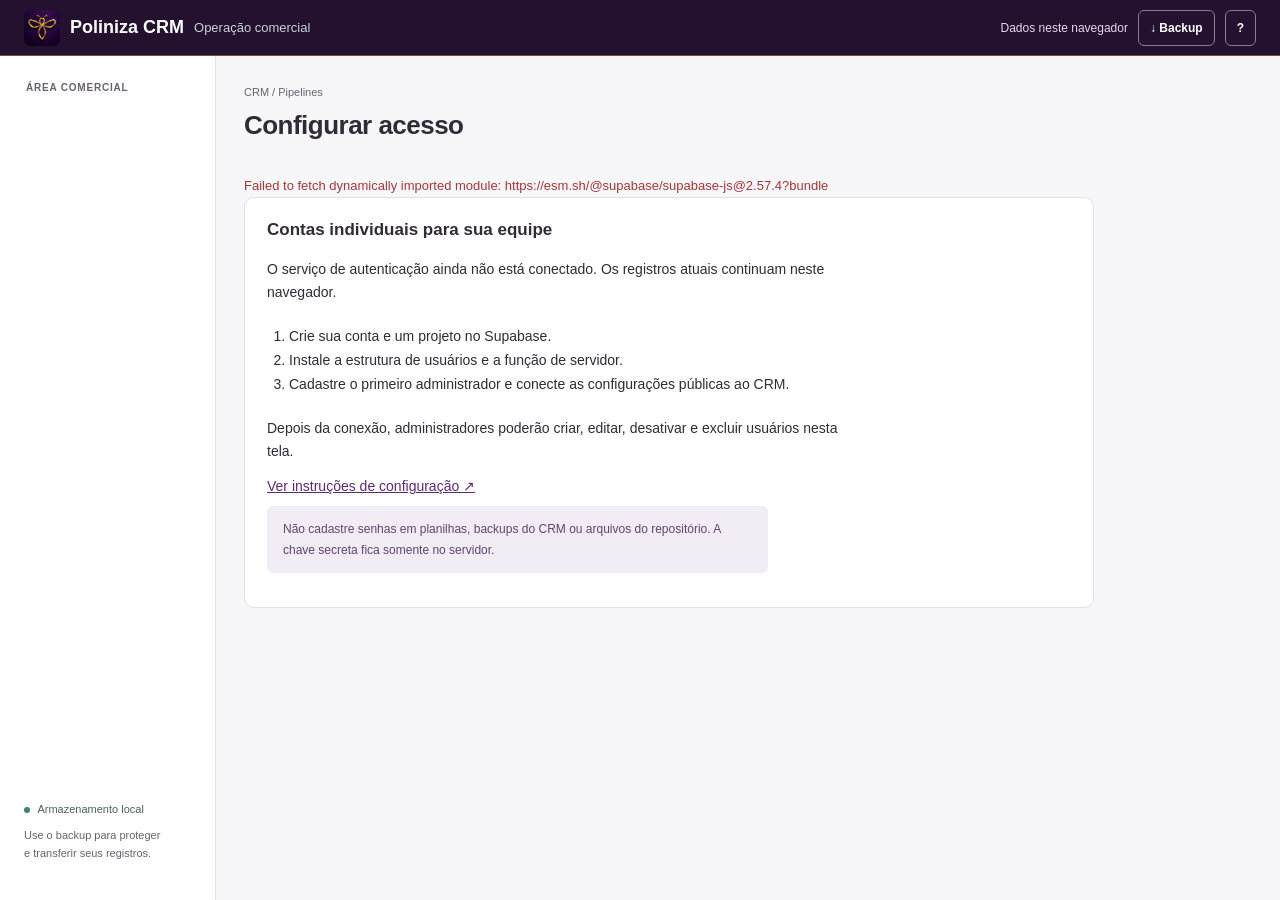
==== commit e03e7428: "feat: add compatible per-record CRM persistence Preserve all existing modules while sending only cha" ====
--- a/index.html
+++ b/index.html
@@ -5,7 +5,7 @@
 STORY: Entrar com uma conta interna quando conectado; organizar projetos e negócios, agendar reuniões e acompanhar campanhas, resultados e metas.
 FIRST VIEWPORT: Com conexão ativa, login antes da base; na operação, navegação à esquerda e ações acima do quadro ou tabela.
 FORM: Ampliação Operate da interface existente; Kanban e tabelas definidos pelo pedido e relatório. -->
-<head><meta charset="UTF-8"><meta name="viewport" content="width=device-width,initial-scale=1"><meta name="color-scheme" content="light"><title>Poliniza CRM · Operação comercial</title><link rel="icon" type="image/png" href="poliniza-emblema.png"><link rel="stylesheet" href="styles.css?v=20261025-1"></head>
+<head><meta charset="UTF-8"><meta name="viewport" content="width=device-width,initial-scale=1"><meta name="color-scheme" content="light"><title>Poliniza CRM · Operação comercial</title><link rel="icon" type="image/png" href="poliniza-emblema.png"><link rel="stylesheet" href="styles.css?v=20261030-1"></head>
 <body><header class="topbar"><button id="menuToggle" aria-label="Abrir navegação" aria-expanded="false">☰</button><a href="#pipelines" class="brand"><img class="brandmark" src="poliniza-emblema.png" alt="" width="36" height="36"><span class="brandname">Poliniza CRM</span><span class="brandtagline">Operação comercial</span></a><div class="topactions"><span class="localbadge">Dados neste navegador</span><button id="backupTop">↓ Backup</button><button id="help" aria-label="Sobre o CRM">?</button></div></header>
 <div class="workspace"><aside id="sidebar"><div class="navheading">ÁREA COMERCIAL</div><nav id="navigation" aria-label="Módulos do CRM"></nav><div class="sidebottom"><span class="dot"></span> Armazenamento local<p>Use o backup para proteger<br>e transferir seus registros.</p></div></aside><main id="main"><div id="alert" class="alert" role="alert" hidden></div><header class="pagehead"><div><p id="breadcrumb">CRM / Pipelines</p><h1 id="pageTitle">Pipelines</h1><p id="pageDescription"></p></div><div id="pageActions" class="actions"></div></header><div id="content"></div></main></div>
-<dialog id="editor" aria-labelledby="dialogTitle"><div class="dialoghead"><div><p id="dialogEyebrow">Poliniza CRM</p><h2 id="dialogTitle"></h2></div><button id="closeEditor" class="iconbutton" aria-label="Fechar formulário">×</button></div><div id="dialogContent"></div></dialog><div id="toast" class="toast" role="status" hidden></div><input id="restoreFile" type="file" accept="application/json,.json" hidden><script type="module" src="app.js?v=20261025-1"></script></body></html>
+<dialog id="editor" aria-labelledby="dialogTitle"><div class="dialoghead"><div><p id="dialogEyebrow">Poliniza CRM</p><h2 id="dialogTitle"></h2></div><button id="closeEditor" class="iconbutton" aria-label="Fechar formulário">×</button></div><div id="dialogContent"></div></dialog><div id="toast" class="toast" role="status" hidden></div><input id="restoreFile" type="file" accept="application/json,.json" hidden><script type="module" src="app.js?v=20261030-1"></script></body></html>
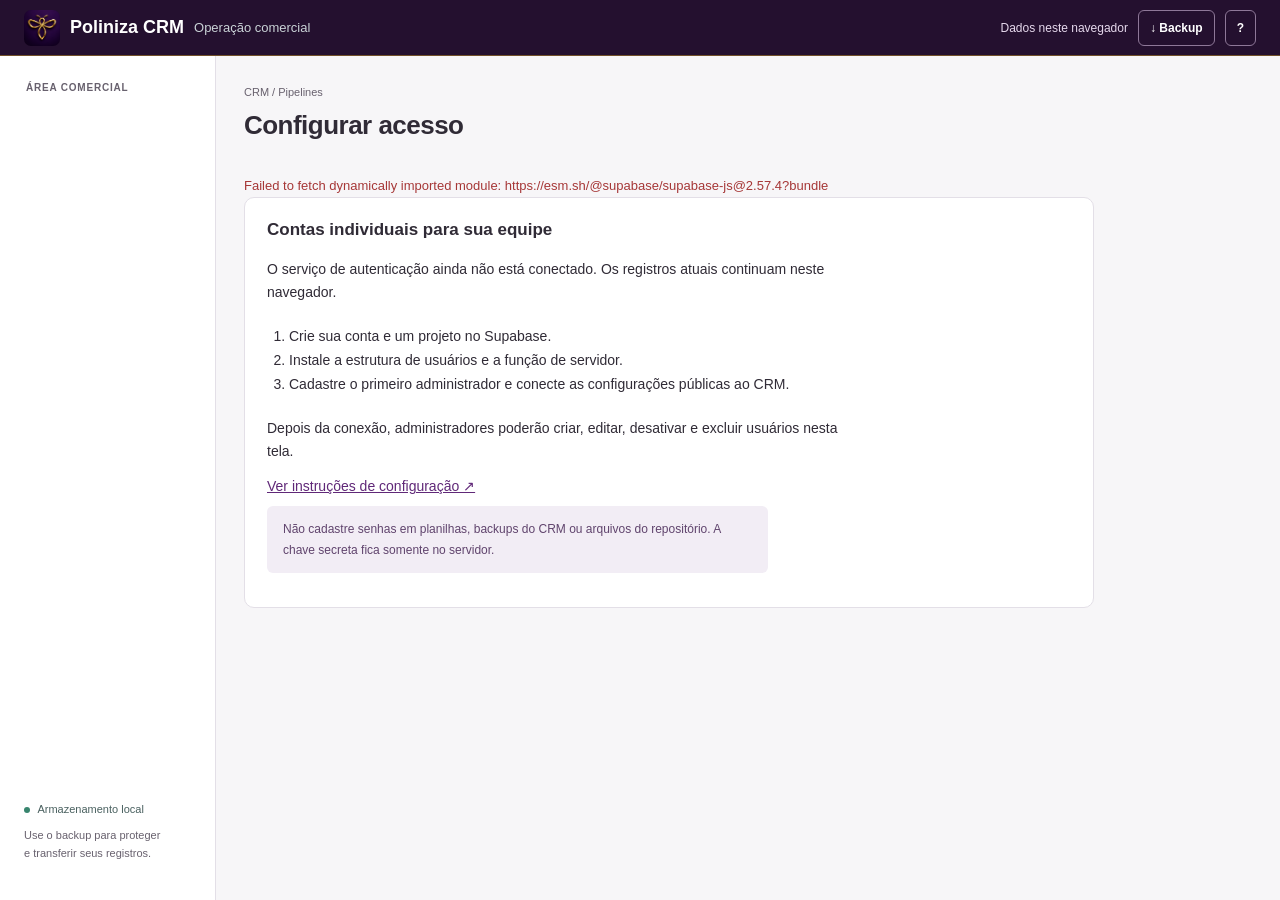
==== commit 2caaadb3: "feat: visual pipeline dashboards with charts and rankings Add semantic colored indicators, activity/" ====
--- a/index.html
+++ b/index.html
@@ -5,7 +5,7 @@
 STORY: Entrar com uma conta interna quando conectado; organizar projetos e negócios, agendar reuniões e acompanhar campanhas, resultados e metas.
 FIRST VIEWPORT: Com conexão ativa, login antes da base; na operação, navegação à esquerda e ações acima do quadro ou tabela.
 FORM: Ampliação Operate da interface existente; Kanban e tabelas definidos pelo pedido e relatório. -->
-<head><meta charset="UTF-8"><meta name="viewport" content="width=device-width,initial-scale=1"><meta name="color-scheme" content="light"><title>Poliniza CRM · Operação comercial</title><link rel="icon" type="image/png" href="poliniza-emblema.png"><link rel="stylesheet" href="styles.css?v=20261030-1"></head>
+<head><meta charset="UTF-8"><meta name="viewport" content="width=device-width,initial-scale=1"><meta name="color-scheme" content="light"><title>Poliniza CRM · Operação comercial</title><link rel="icon" type="image/png" href="poliniza-emblema.png"><link rel="stylesheet" href="styles.css?v=20261030-3"></head>
 <body><header class="topbar"><button id="menuToggle" aria-label="Abrir navegação" aria-expanded="false">☰</button><a href="#pipelines" class="brand"><img class="brandmark" src="poliniza-emblema.png" alt="" width="36" height="36"><span class="brandname">Poliniza CRM</span><span class="brandtagline">Operação comercial</span></a><div class="topactions"><span class="localbadge">Dados neste navegador</span><button id="backupTop">↓ Backup</button><button id="help" aria-label="Sobre o CRM">?</button></div></header>
 <div class="workspace"><aside id="sidebar"><div class="navheading">ÁREA COMERCIAL</div><nav id="navigation" aria-label="Módulos do CRM"></nav><div class="sidebottom"><span class="dot"></span> Armazenamento local<p>Use o backup para proteger<br>e transferir seus registros.</p></div></aside><main id="main"><div id="alert" class="alert" role="alert" hidden></div><header class="pagehead"><div><p id="breadcrumb">CRM / Pipelines</p><h1 id="pageTitle">Pipelines</h1><p id="pageDescription"></p></div><div id="pageActions" class="actions"></div></header><div id="content"></div></main></div>
-<dialog id="editor" aria-labelledby="dialogTitle"><div class="dialoghead"><div><p id="dialogEyebrow">Poliniza CRM</p><h2 id="dialogTitle"></h2></div><button id="closeEditor" class="iconbutton" aria-label="Fechar formulário">×</button></div><div id="dialogContent"></div></dialog><div id="toast" class="toast" role="status" hidden></div><input id="restoreFile" type="file" accept="application/json,.json" hidden><script type="module" src="app.js?v=20261030-1"></script></body></html>
+<dialog id="editor" aria-labelledby="dialogTitle"><div class="dialoghead"><div><p id="dialogEyebrow">Poliniza CRM</p><h2 id="dialogTitle"></h2></div><button id="closeEditor" class="iconbutton" aria-label="Fechar formulário">×</button></div><div id="dialogContent"></div></dialog><div id="toast" class="toast" role="status" hidden></div><input id="restoreFile" type="file" accept="application/json,.json" hidden><script type="module" src="app.js?v=20261030-3"></script></body></html>
--- a/styles.css
+++ b/styles.css
@@ -23,3 +23,26 @@
 .brand{white-space:nowrap}.brand .brandname{font-size:18px;font-weight:700;color:#fff}.brand .brandtagline{color:#dfd3e5}
 .topbar button{border-color:#8e7898}.topbar button:hover{background:#3b2148}.brand:focus-visible,.topbar button:focus-visible{outline-color:var(--brand-gold)}
 @media(max-width:760px){.brand{gap:8px}.brand .brandname{display:inline;font-size:17px}.brand .brandtagline{display:none}.brandmark{width:32px;height:32px}}
+/* Pipeline dashboards and guided imports inherit the Poliniza working palette. */
+.dashboardpresets{display:flex;gap:8px;flex-wrap:wrap;margin:18px 0}.dashboardpresets button{min-height:42px}.dashperiod{margin:18px 0 24px}.dashperiod p{margin:0 0 0 8px;font-size:12px;line-height:1.6}
+.dashpipelinehead{display:flex;align-items:start;justify-content:space-between;gap:16px;margin-bottom:22px}.dashpipelinehead h2{margin:0 0 8px}.dashpipelinehead p{margin:0;color:var(--muted);font-size:12px}
+.dashnumbers{display:grid;grid-template-columns:repeat(4,minmax(0,1fr));margin:0 0 24px;border-block:1px solid var(--line)}.dashnumbers-three{grid-template-columns:repeat(3,minmax(0,1fr))}.dashnumber{padding:20px 16px 20px 0;min-width:0}.dashnumber dt{font-size:12px;color:var(--muted);margin-bottom:12px}.dashnumber dd{margin:0 0 10px;font-size:26px;font-weight:700;font-variant-numeric:tabular-nums;overflow-wrap:anywhere}.dashnumber small{font-size:11px;color:var(--muted);line-height:1.6;display:block}.dashattention dd{color:var(--danger)}
+.dashworkgrid{display:grid;grid-template-columns:1fr 1fr;gap:28px}.dashworkgrid h3{margin:0 0 14px}.dashworkgrid>div{min-width:0}.dashworklist{list-style:none;margin:0;padding:0}.dashworklist li{padding:10px 0;border-bottom:1px solid var(--line)}.dashworklist small{display:block;color:var(--muted);font-size:11px;margin-top:6px}.dashfootnote{font-size:12px;color:var(--muted);line-height:1.7}.dashstagelabel{display:flex;justify-content:space-between;gap:16px;font-size:12px;padding:10px 0;overflow-wrap:anywhere}.dashstages .bar{margin-bottom:12px}.pipelineboard>.dashfootnote{margin-bottom:0}
+.importguide{margin:20px 0}.importguide li{line-height:1.7;margin-bottom:8px}.importguide .actions{margin-top:18px}.importfields{margin:24px 0}.importfields summary{cursor:pointer;font-weight:600;padding:12px 0}.importfields .tablewrap{margin-top:12px}.importfile{display:grid;gap:12px;margin:24px 0 12px}.importsummary{display:flex;gap:16px;flex-wrap:wrap;align-items:center;padding:16px;background:var(--surface);border:1px solid var(--line);border-radius:8px;margin:22px 0 16px}#importPreview{margin-bottom:22px}#importPreview .tablewrap{border-top:1px solid var(--line)}#importPreview+p{line-height:1.7}
+@media(max-width:760px){.dashpipelinehead{flex-direction:column;gap:12px}.dashnumbers,.dashnumbers-three{grid-template-columns:repeat(2,minmax(0,1fr))}.dashnumber{padding:16px 12px 16px 0}.dashnumber dd{font-size:22px}.dashworkgrid{grid-template-columns:1fr;gap:22px}.dashperiod p{flex-basis:100%;margin:4px 0 0}.dashboardpresets button{flex:1 1 30%;font-size:12px;padding-inline:7px}.importguide ol{padding-left:20px}.importsummary{gap:10px;font-size:12px}.importsummary strong{flex-basis:100%}.dashstagelabel{align-items:start}.dashstagelabel strong{text-align:right;white-space:nowrap}}
+
+.dashboardpresets button[aria-pressed="true"]:hover{background:var(--accent-hover);color:#fff}.dashscrollhint{display:none}@media(max-width:760px){.dashscrollhint{display:block;margin:8px 0;color:var(--muted);font-size:12px}}
+/* Semantic chart colors distinguish measures; text and tables carry every value. */
+:root{--chart-blue:#285fb5;--chart-green:#207453;--chart-red:#b53c47;--chart-gold:#916516;--chart-teal:#137c83;--chart-purple:#703998;--chart-neutral:#797184}
+.pipelineboard{padding:24px}.pipelineboard .dashpipelinehead{padding-bottom:18px;margin-bottom:22px;border-bottom:1px solid var(--line)}.pipelineboard .dashpipelinehead h2{font-size:21px}.pipelineboard .dashpipelinehead p{font-size:12px}
+.pipelineboard .dashnumbers{border:0;gap:12px;margin-bottom:26px}.pipelineboard .dashnumber{border-radius:8px;background:var(--metric-bg,#f3edf7);padding:18px;position:relative}.pipelineboard .dashnumber dt{color:var(--metric-ink,var(--accent));font-weight:600;padding-right:16px;margin-bottom:14px}.pipelineboard .dashnumber dt:after{content:"";position:absolute;width:8px;height:8px;border-radius:50%;right:16px;top:21px;background:var(--metric-ink,var(--accent))}.pipelineboard .dashnumber dd{color:var(--metric-ink,var(--accent));font-size:clamp(22px,2.2vw,32px);margin-bottom:10px;letter-spacing:-.02em}.pipelineboard .dashnumber small{color:var(--metric-ink,var(--accent));opacity:.9;line-height:1.6}
+.dashtone-blue{--metric-bg:#edf3fd;--metric-ink:#285fb5}.dashtone-green{--metric-bg:#eaf5ef;--metric-ink:#207453}.dashtone-red{--metric-bg:#fceef0;--metric-ink:#a42f3b}.dashtone-gold{--metric-bg:#faf3e4;--metric-ink:#80570e}.dashtone-teal{--metric-bg:#eaf6f6;--metric-ink:#116c73}.dashtone-purple{--metric-bg:#f2ecf7;--metric-ink:#703998}
+.dashchartgrid{display:grid;grid-template-columns:minmax(0,.85fr) minmax(0,1.15fr);gap:26px 30px;margin:0 0 28px}.dashchart{margin:0;min-width:0;padding:0 0 18px;border-bottom:1px solid var(--line)}.dashchart h3{font-size:15px;margin:0 0 8px;line-height:1.4}.dashchart figcaption p{margin:0 0 20px;color:var(--muted);font-size:12px;line-height:1.7}.dashchartgrid>.dashchart:last-child:nth-child(odd){grid-column:1/-1}.dashchartempty{font-size:12px;color:var(--muted);line-height:1.7;margin:12px 0}.dashchartdata{margin-top:16px;font-size:12px}.dashchartdata summary{color:var(--accent);cursor:pointer;padding:8px 0}.dashchartdata .tablewrap{margin-top:10px}.dashchartdata table{min-width:320px}.dashchartdata th,.dashchartdata td{padding:10px}.dashchartdata td{font-variant-numeric:tabular-nums}
+.chart-blue{--chart-color:var(--chart-blue)}.chart-green{--chart-color:var(--chart-green)}.chart-red{--chart-color:var(--chart-red)}.chart-gold{--chart-color:var(--chart-gold)}.chart-teal{--chart-color:var(--chart-teal)}.chart-purple{--chart-color:var(--chart-purple)}.chart-neutral{--chart-color:var(--chart-neutral)}.chartfill{fill:var(--chart-color);background:var(--chart-color)}.chartstroke{stroke:var(--chart-color)}.chartkey{display:inline-block;flex:none;width:9px;height:9px;border-radius:2px}.chartgrid{stroke:var(--line);stroke-width:1}.chartaxis{fill:var(--muted);font-size:11px;font-family:Arial,Helvetica,sans-serif}.dashcolumnsvg{display:block;width:100%;height:auto;max-height:250px}.dashchartlegend{display:flex;gap:18px;flex-wrap:wrap;font-size:12px;margin-bottom:6px}.dashchartlegend>span{display:flex;align-items:center;gap:7px}
+.dashdonutlayout{display:flex;gap:20px;align-items:center;justify-content:center;min-height:200px}.dashdonut{width:172px;position:relative;flex:none}.dashdonut svg{display:block;width:100%}.dashdonutcenter{position:absolute;inset:0;display:flex;align-items:center;justify-content:center;flex-direction:column;gap:5px;pointer-events:none}.dashdonutcenter strong{font-size:28px;letter-spacing:-.02em}.dashdonutcenter span{color:var(--muted);font-size:11px}.dashlegend{list-style:none;padding:0;margin:0;flex:1;max-width:230px;display:grid;gap:15px;font-size:12px}.dashlegend li{display:flex;gap:8px;align-items:center}.dashlegend strong{margin-left:auto;font-variant-numeric:tabular-nums}
+.dashranking ol{padding:0;list-style:none;margin:0}.dashranking li{margin-bottom:15px}.dashranklabel,.dashfunnellabel{display:flex;justify-content:space-between;gap:14px;font-size:12px;align-items:start;margin-bottom:9px}.dashranklabel>span,.dashfunnellabel>span{display:flex;gap:9px;min-width:0;overflow-wrap:anywhere}.dashranklabel b,.dashfunnellabel b{color:var(--muted);font-weight:400;flex:none}.dashranklabel strong{white-space:nowrap;font-variant-numeric:tabular-nums}.dashranktrack,.dashfunneltrack{height:12px;background:var(--surface);border-radius:3px;overflow:hidden}.dashranktrack span,.dashfunneltrack span{display:block;height:100%;border-radius:3px}.dashranking small{display:block;color:var(--muted);font-size:11px;margin:6px 0 0}.dashfunnel{padding:0;list-style:none;margin:0}.dashfunnel li{margin-bottom:18px}.dashfunneltrack{height:24px}.dashfunnellabel strong{text-align:right;font-variant-numeric:tabular-nums}.dashfunnellabel strong small{font-weight:400;color:var(--muted);white-space:nowrap}.dashresultsummary{display:flex;gap:30px;flex-wrap:wrap;margin:-4px 0 28px;padding-bottom:22px;border-bottom:1px solid var(--line)}.dashresultsummary>div{display:grid;gap:8px}.dashresultsummary span{color:var(--muted);font-size:12px}.dashresultsummary strong{font-size:20px;color:var(--chart-teal);font-variant-numeric:tabular-nums}.dashcomparison{padding:16px 20px}.dashcomparison>summary{font-weight:600;cursor:pointer;color:var(--accent);font-size:13px}.dashcomparison[open]>summary{margin-bottom:18px}.pipelineboard .dashworkgrid{padding-top:6px}
+@media(max-width:1100px) and (min-width:761px){.dashdonutlayout{flex-direction:column;gap:12px}.dashlegend{width:100%;max-width:none}.pipelineboard .dashnumber{padding:14px}.pipelineboard .dashnumber dt:after{display:none}}
+@media(max-width:760px){.pipelineboard{padding:20px 16px}.pipelineboard .dashpipelinehead h2{font-size:20px}.pipelineboard .dashnumbers{gap:10px}.pipelineboard .dashnumber{padding:14px 12px}.pipelineboard .dashnumber dt{font-size:12px;line-height:1.5;padding-right:10px}.pipelineboard .dashnumber dt:after{width:6px;height:6px;right:10px;top:20px}.pipelineboard .dashnumber dd{font-size:23px}.pipelineboard .dashnumbers-three .dashnumber:last-child{grid-column:1/-1}.dashchartgrid{grid-template-columns:minmax(0,1fr);gap:24px}.dashchartgrid>.dashchart:last-child:nth-child(odd){grid-column:auto}.dashdonut{width:144px}.dashdonutlayout{gap:14px;min-height:160px}.dashlegend{font-size:12px;gap:13px}.dashdonutcenter strong{font-size:25px}.dashchart h3{font-size:15px}.dashchart figcaption p{font-size:12px;margin-bottom:14px}.dashresultsummary{gap:24px}.dashresultsummary strong{font-size:19px}}
+@media(prefers-reduced-motion:no-preference){.dashcolumnsvg rect{transition:opacity .15s ease-out}.dashcolumnsvg rect:hover{opacity:.75}}
+
+@media(max-width:760px){.dashcolumnsvg .chartaxis{font-size:17px}}
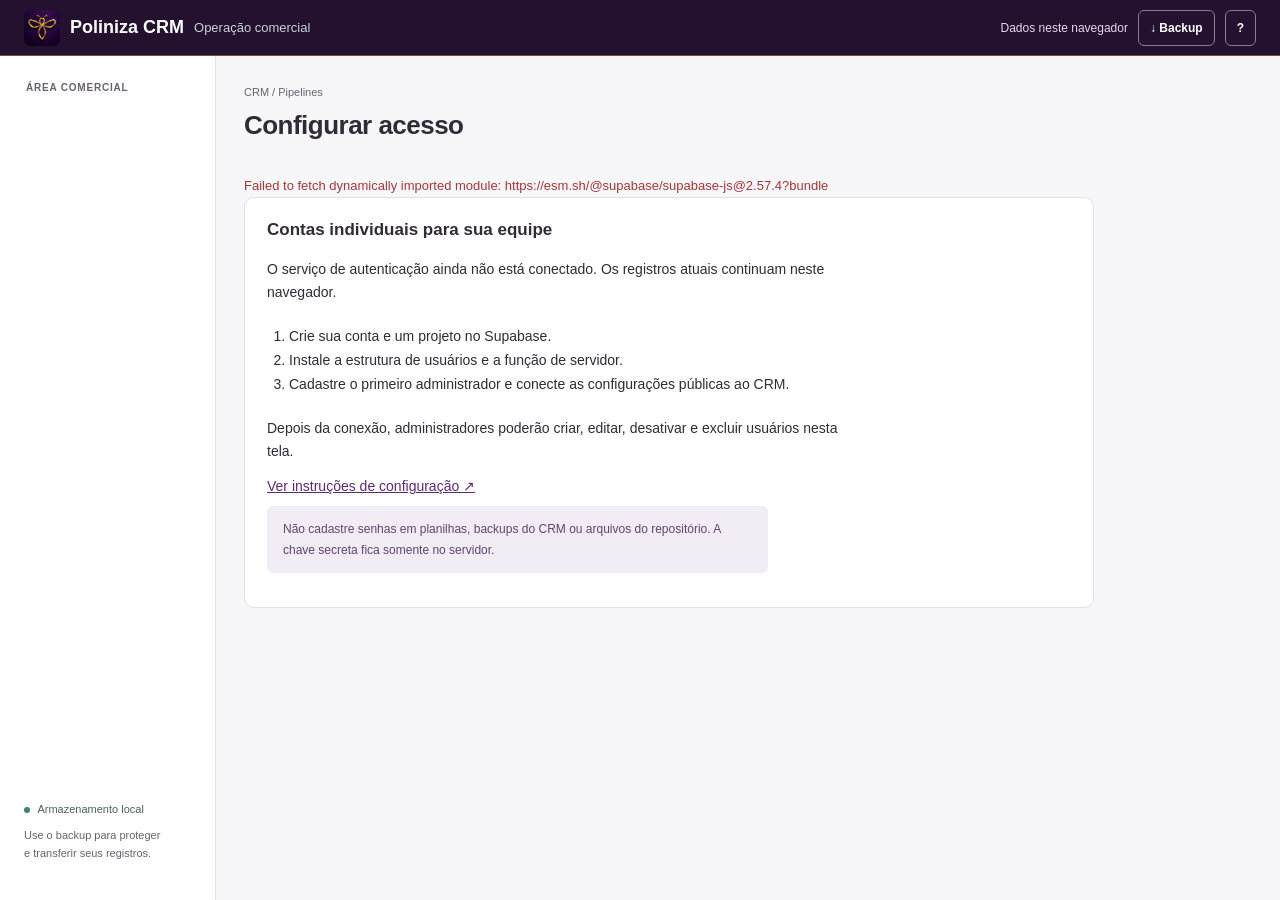
==== commit 139e4a89: "feat: exclusive pipeline selector and leads overview Show one pipeline at a time through a prominent" ====
--- a/index.html
+++ b/index.html
@@ -5,7 +5,7 @@
 STORY: Entrar com uma conta interna quando conectado; organizar projetos e negócios, agendar reuniões e acompanhar campanhas, resultados e metas.
 FIRST VIEWPORT: Com conexão ativa, login antes da base; na operação, navegação à esquerda e ações acima do quadro ou tabela.
 FORM: Ampliação Operate da interface existente; Kanban e tabelas definidos pelo pedido e relatório. -->
-<head><meta charset="UTF-8"><meta name="viewport" content="width=device-width,initial-scale=1"><meta name="color-scheme" content="light"><title>Poliniza CRM · Operação comercial</title><link rel="icon" type="image/png" href="poliniza-emblema.png"><link rel="stylesheet" href="styles.css?v=20261030-3"></head>
+<head><meta charset="UTF-8"><meta name="viewport" content="width=device-width,initial-scale=1"><meta name="color-scheme" content="light"><title>Poliniza CRM · Operação comercial</title><link rel="icon" type="image/png" href="poliniza-emblema.png"><link rel="stylesheet" href="styles.css?v=20261030-5"></head>
 <body><header class="topbar"><button id="menuToggle" aria-label="Abrir navegação" aria-expanded="false">☰</button><a href="#pipelines" class="brand"><img class="brandmark" src="poliniza-emblema.png" alt="" width="36" height="36"><span class="brandname">Poliniza CRM</span><span class="brandtagline">Operação comercial</span></a><div class="topactions"><span class="localbadge">Dados neste navegador</span><button id="backupTop">↓ Backup</button><button id="help" aria-label="Sobre o CRM">?</button></div></header>
 <div class="workspace"><aside id="sidebar"><div class="navheading">ÁREA COMERCIAL</div><nav id="navigation" aria-label="Módulos do CRM"></nav><div class="sidebottom"><span class="dot"></span> Armazenamento local<p>Use o backup para proteger<br>e transferir seus registros.</p></div></aside><main id="main"><div id="alert" class="alert" role="alert" hidden></div><header class="pagehead"><div><p id="breadcrumb">CRM / Pipelines</p><h1 id="pageTitle">Pipelines</h1><p id="pageDescription"></p></div><div id="pageActions" class="actions"></div></header><div id="content"></div></main></div>
-<dialog id="editor" aria-labelledby="dialogTitle"><div class="dialoghead"><div><p id="dialogEyebrow">Poliniza CRM</p><h2 id="dialogTitle"></h2></div><button id="closeEditor" class="iconbutton" aria-label="Fechar formulário">×</button></div><div id="dialogContent"></div></dialog><div id="toast" class="toast" role="status" hidden></div><input id="restoreFile" type="file" accept="application/json,.json" hidden><script type="module" src="app.js?v=20261030-3"></script></body></html>
+<dialog id="editor" aria-labelledby="dialogTitle"><div class="dialoghead"><div><p id="dialogEyebrow">Poliniza CRM</p><h2 id="dialogTitle"></h2></div><button id="closeEditor" class="iconbutton" aria-label="Fechar formulário">×</button></div><div id="dialogContent"></div></dialog><div id="toast" class="toast" role="status" hidden></div><input id="restoreFile" type="file" accept="application/json,.json" hidden><script type="module" src="app.js?v=20261030-5"></script></body></html>
--- a/styles.css
+++ b/styles.css
@@ -46,3 +46,9 @@
 @media(prefers-reduced-motion:no-preference){.dashcolumnsvg rect{transition:opacity .15s ease-out}.dashcolumnsvg rect:hover{opacity:.75}}
 
 @media(max-width:760px){.dashcolumnsvg .chartaxis{font-size:17px}}
+.dashactivitytypes{margin-bottom:28px}.dashactivitytypes h3{font-size:16px;margin:0 0 12px}.dashactivitytypes table{min-width:650px}.dashactivitytypes th:first-child{min-width:220px}.dashactivitytypes tbody th,.dashstageflow tbody th{font-size:12px;font-weight:500;text-align:left;color:var(--ink);background:white;border-bottom:1px solid var(--line)}.dashactivitytypes td,.dashactivitytypes thead th:not(:first-child){text-align:center}.dashcount{display:inline-block;min-width:42px;padding:5px 9px;border-radius:5px;font-size:12px;font-weight:700;font-variant-numeric:tabular-nums;text-align:center}.count-blue{color:#285fb5;background:#edf3fd}.count-gold{color:#80570e;background:#faf3e4}.count-red{color:#a42f3b;background:#fceef0}.count-green{color:#207453;background:#eaf5ef}.dashstageflow{grid-column:1/-1}.dashstageflow table{min-width:960px}.dashstageflow thead th{white-space:normal;max-width:180px;line-height:1.5}.dashstageflow tbody td{vertical-align:middle;font-variant-numeric:tabular-nums}.dashstageflow tbody th{min-width:240px;max-width:300px;overflow-wrap:anywhere}.dashstageflow tbody th>span{display:block;margin-bottom:12px}.dashstageflow .dashranktrack{height:14px}.dashstageflow .dashresultsummary{margin:24px 0 12px}.dashforecast{color:var(--chart-teal);white-space:nowrap;font-size:12px}.dashprobability{display:block;margin-top:6px;color:var(--muted);font-size:11px}.dashoriginbars{list-style:none;margin:0;padding:0}.dashoriginbars li{margin-bottom:20px}.dashoriginbars li>div:first-child{display:flex;justify-content:space-between;gap:14px;font-size:12px;margin-bottom:9px}.dashoriginbars li span{overflow-wrap:anywhere}.dashoriginbars strong{white-space:nowrap;font-variant-numeric:tabular-nums}.dashoriginbars strong small{font-weight:400;color:var(--muted)}.dashoriginbars .dashranktrack{height:14px}
+@media(max-width:760px){.dashstageflow{grid-column:auto}.dashstageflow .dashresultsummary{display:grid;grid-template-columns:1fr 1fr;gap:22px 16px}.dashstageflow .dashresultsummary>div:last-child{grid-column:1/-1}.dashstageflow .dashresultsummary strong{overflow-wrap:anywhere}}
+@media(max-width:760px){.dashactivitytypes .dashscrollhint,.dashstageflow .dashscrollhint{display:none}.dashactivitytypes .tablewrap,.dashstageflow .tablewrap{overflow:visible}.dashactivitytypes table,.dashstageflow table{display:block;min-width:0;width:100%}.dashactivitytypes thead,.dashstageflow thead{position:absolute;width:1px;height:1px;overflow:hidden;clip-path:inset(50%)}.dashactivitytypes tbody,.dashstageflow tbody{display:block}.dashactivitytypes tbody tr,.dashstageflow tbody tr{display:grid;gap:14px 8px;padding:16px 12px;border-bottom:1px solid var(--line)}.dashactivitytypes tbody tr{grid-template-columns:repeat(4,minmax(0,1fr))}.dashstageflow tbody tr{grid-template-columns:repeat(2,minmax(0,1fr))}.dashactivitytypes tbody th,.dashstageflow tbody th{grid-column:1/-1;min-width:0;max-width:none;padding:0;font-weight:600;font-size:13px;border:0}.dashactivitytypes tbody td,.dashstageflow tbody td{padding:0;border:0;text-align:left;min-width:0}.dashactivitytypes td:before,.dashstageflow td:before{content:attr(data-label);display:block;font-size:11px;color:var(--muted);line-height:1.5;margin-bottom:7px}.dashactivitytypes .dashcount{min-width:0;padding:5px 8px}.dashstageflow .dashprobability{line-height:1.6}.dashstageflow .dashforecast{white-space:normal}.dashstageflow tbody th>span{margin-bottom:10px}.dashmacrotitle{font-size:15px}}
+@media(max-width:760px){#content .pipelineboard .dashactivitytypes .tablewrap table,#content .pipelineboard .dashstageflow .tablewrap table{min-width:0;max-width:100%;width:100%}}
+.dashpipelinepicker{display:flex;align-items:center;gap:24px;padding:20px 22px;margin-bottom:22px;background:white;border:1px solid var(--line);border-radius:8px}.dashpipelinepicker label{display:grid;gap:10px;flex:0 1 440px;font-weight:600;font-size:13px}.dashpipelinepicker select{width:100%;min-height:44px;border-color:var(--accent);font-weight:600}.dashpipelinepicker p{color:var(--muted);font-size:12px;line-height:1.7;max-width:40ch;margin:20px 0 0}.dashmacrotitle{margin:26px 0 16px;font-size:16px}.dashpipelinehead+.dashmacrotitle{margin-top:0}
+@media(max-width:760px){.dashpipelinepicker{display:block;padding:18px 16px}.dashpipelinepicker label{display:grid}.dashpipelinepicker p{margin:14px 0 0;max-width:none}.dashboardpresets button{flex-basis:40%}}
